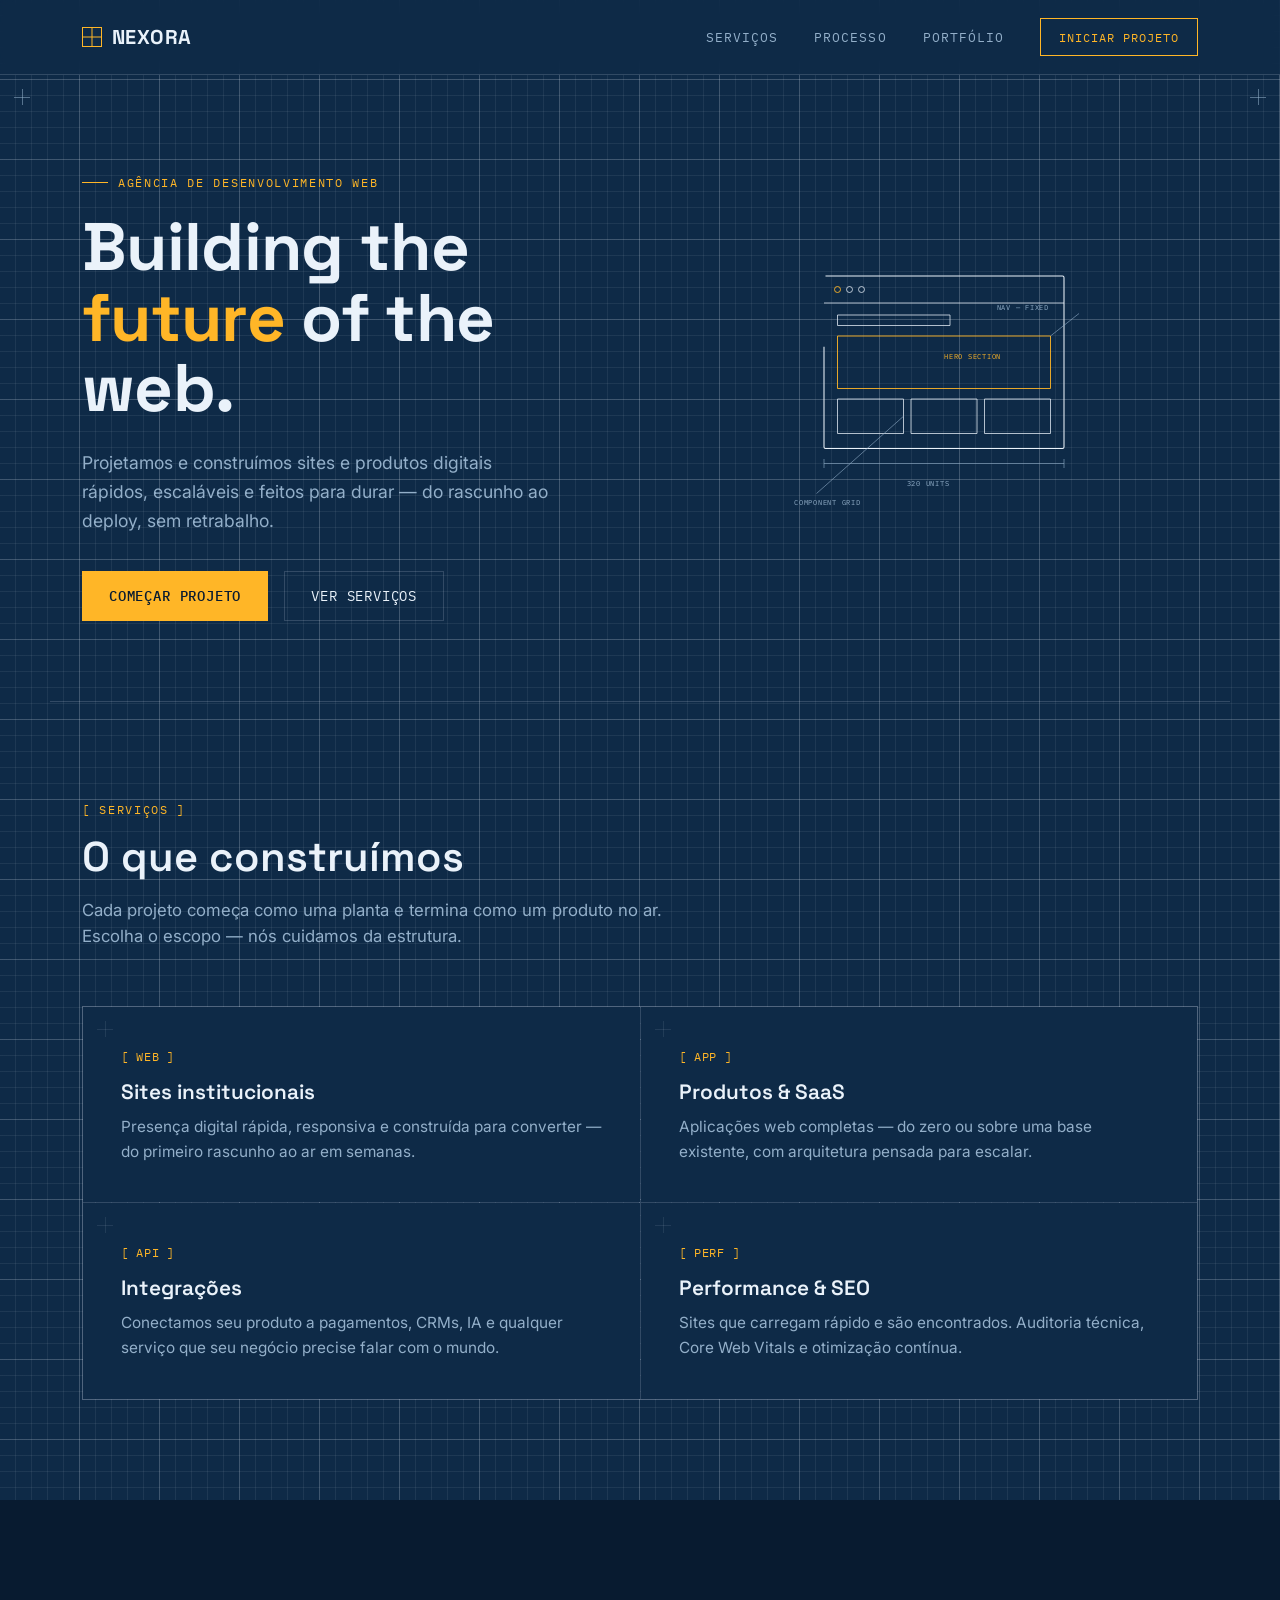
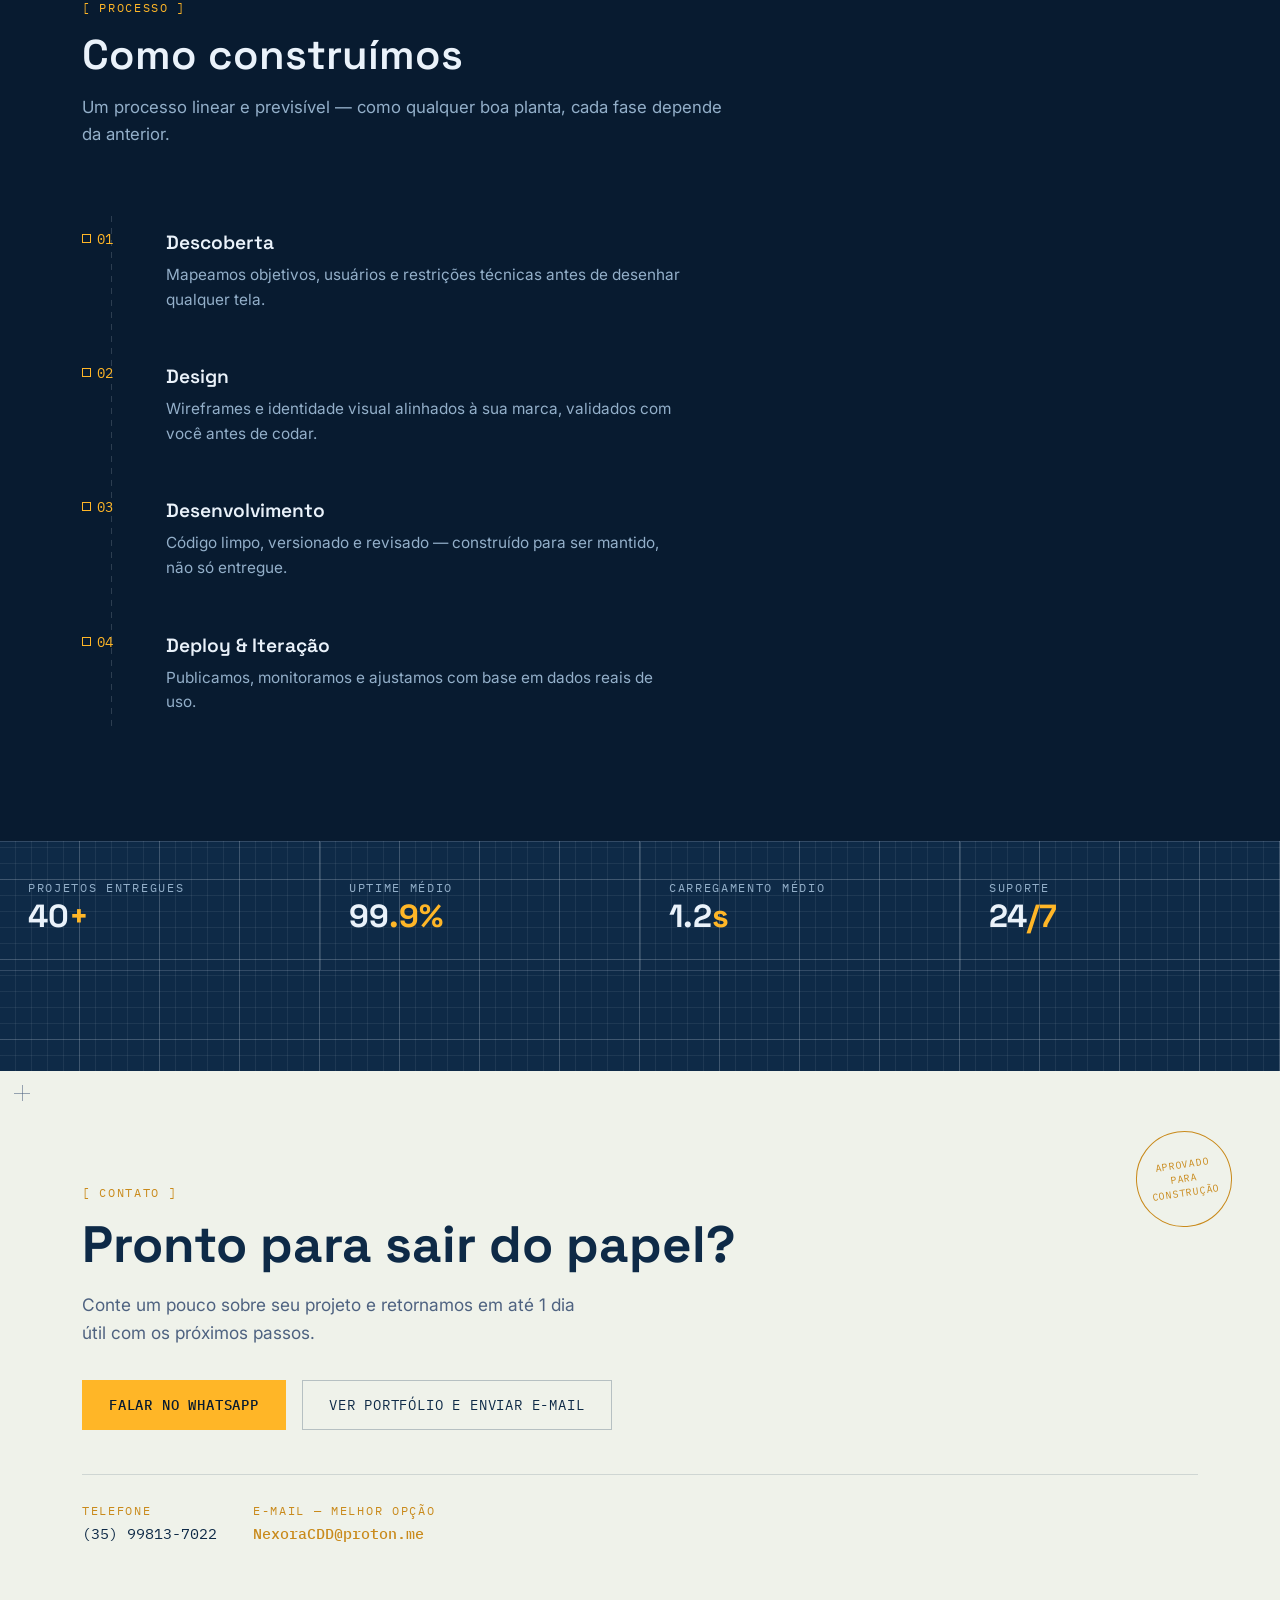
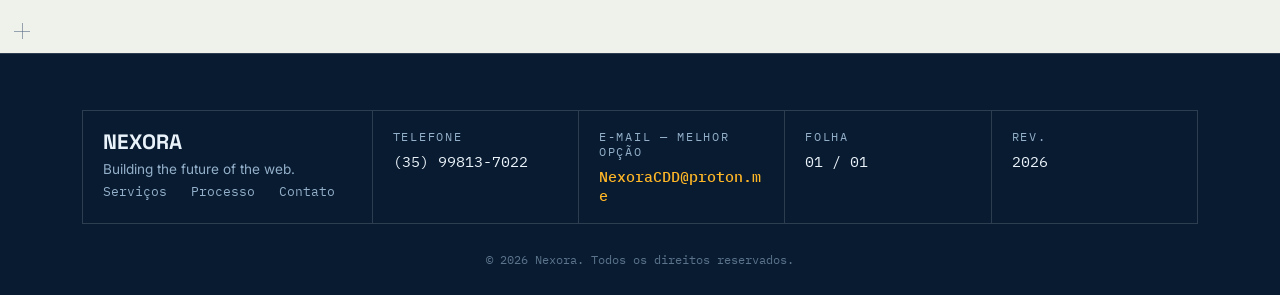
==== index.html @ dfdce9c7 "Add files via upload" ====
<!DOCTYPE html>
<html lang="pt-BR">
<head>
<meta charset="UTF-8">
<meta name="viewport" content="width=device-width, initial-scale=1.0">
<title>Nexora — Building the future of the web.</title>
<link rel="preconnect" href="https://fonts.googleapis.com">
<link rel="preconnect" href="https://fonts.gstatic.com" crossorigin>
<link href="https://fonts.googleapis.com/css2?family=Space+Grotesk:wght@400;500;600;700&family=Inter:wght@400;500;600&family=IBM+Plex+Mono:wght@400;500&display=swap" rel="stylesheet">
<style>
  :root{
    --bg: #0E2A47;
    --bg-deep: #081B30;
    --grid-line: rgba(234,242,250,0.07);
    --grid-line-strong: rgba(234,242,250,0.16);
    --paper: #EAF2FA;
    --paper-dim: #93AFC9;
    --accent: #FFB627;
    --accent-dim: #C98A1B;
    --line: #EAF2FA;

    --paper-bg: #EFF2EA;
    --paper-ink: #0E2A47;
    --paper-ink-dim: #4E6280;

    --font-display: 'Space Grotesk', sans-serif;
    --font-body: 'Inter', sans-serif;
    --font-mono: 'IBM Plex Mono', monospace;
  }

  *{ margin:0; padding:0; box-sizing:border-box; }

  html{ scroll-behavior:smooth; }

  body{
    background:var(--bg);
    color:var(--paper);
    font-family:var(--font-body);
    -webkit-font-smoothing:antialiased;
    overflow-x:hidden;
  }

  @media (prefers-reduced-motion: reduce){
    *{ animation-duration:0.01ms !important; animation-iteration-count:1 !important; transition-duration:0.01ms !important; scroll-behavior:auto !important; }
  }

  a{ color:inherit; text-decoration:none; }
  button{ font-family:inherit; cursor:pointer; }

  :focus-visible{
    outline:2px solid var(--accent);
    outline-offset:3px;
  }

  .blueprint-grid{
    background-image:
      linear-gradient(var(--grid-line) 1px, transparent 1px),
      linear-gradient(90deg, var(--grid-line) 1px, transparent 1px),
      linear-gradient(var(--grid-line-strong) 1px, transparent 1px),
      linear-gradient(90deg, var(--grid-line-strong) 1px, transparent 1px);
    background-size:16px 16px, 16px 16px, 80px 80px, 80px 80px;
    background-position:-1px -1px;
  }

  .paper-grid{
    background-image:
      linear-gradient(rgba(14,42,71,0.06) 1px, transparent 1px),
      linear-gradient(90deg, rgba(14,42,71,0.06) 1px, transparent 1px),
      linear-gradient(rgba(14,42,71,0.14) 1px, transparent 1px),
      linear-gradient(90deg, rgba(14,42,71,0.14) 1px, transparent 1px);
    background-size:16px 16px, 16px 16px, 80px 80px, 80px 80px;
    background-position:-1px -1px;
  }

  .mono-label{
    font-family:var(--font-mono);
    font-size:0.75rem;
    letter-spacing:0.14em;
    text-transform:uppercase;
    color:var(--accent);
  }

  .wrap{
    max-width:1180px;
    margin:0 auto;
    padding:0 32px;
  }

  /* corner registration marks — signature motif */
  .crosshair{
    position:absolute;
    width:16px; height:16px;
    pointer-events:none;
  }
  .crosshair::before, .crosshair::after{
    content:"";
    position:absolute;
    background:currentColor;
    opacity:0.55;
  }
  .crosshair::before{ width:100%; height:1px; top:50%; left:0; }
  .crosshair::after{ width:1px; height:100%; left:50%; top:0; }
  .crosshair.tl{ top:14px; left:14px; }
  .crosshair.tr{ top:14px; right:14px; }
  .crosshair.bl{ bottom:14px; left:14px; }
  .crosshair.br{ bottom:14px; right:14px; }

  /* ---------- NAV ---------- */
  header{
    position:sticky; top:0; z-index:100;
    background:rgba(14,42,71,0.86);
    backdrop-filter:blur(10px);
    border-bottom:1px solid var(--grid-line-strong);
  }
  .nav{
    display:flex; align-items:center; justify-content:space-between;
    padding:18px 32px;
    max-width:1180px; margin:0 auto;
  }
  .logo{
    display:flex; align-items:center; gap:10px;
    font-family:var(--font-display);
    font-weight:700; font-size:1.25rem;
    letter-spacing:0.02em;
  }
  .logo-mark{
    width:20px; height:20px;
    border:1.5px solid var(--accent);
    position:relative; flex-shrink:0;
  }
  .logo-mark::before, .logo-mark::after{
    content:""; position:absolute; background:var(--accent);
  }
  .logo-mark::before{ width:100%; height:1px; top:50%; left:0; transform:translateY(-50%); }
  .logo-mark::after{ width:1px; height:100%; left:50%; top:0; transform:translateX(-50%); }

  .nav-links{
    display:flex; align-items:center; gap:36px;
    font-family:var(--font-mono); font-size:0.82rem;
    text-transform:uppercase; letter-spacing:0.08em;
    color:var(--paper-dim);
  }
  .nav-links a{ transition:color 0.2s; position:relative; }
  .nav-links a:hover{ color:var(--paper); }
  .nav-cta{
    font-family:var(--font-mono);
    font-size:0.78rem; text-transform:uppercase; letter-spacing:0.08em;
    padding:10px 18px;
    border:1px solid var(--accent);
    color:var(--accent);
    background:transparent;
    transition:background 0.2s, color 0.2s;
  }
  .nav-cta:hover{ background:var(--accent); color:var(--bg-deep); }
  .nav-toggle{ display:none; background:none; border:none; color:var(--paper); font-size:1.5rem; }

  @media (max-width:860px){
    .nav-links{ display:none; }
    .nav-toggle{ display:block; }
  }

  /* ---------- HERO ---------- */
  .hero{
    position:relative;
    padding:100px 0 80px;
  }
  .hero-inner{
    display:grid;
    grid-template-columns:1.05fr 0.95fr;
    gap:48px;
    align-items:center;
  }
  .hero-eyebrow{
    display:flex; align-items:center; gap:10px;
    margin-bottom:22px;
  }
  .hero-eyebrow::before{
    content:""; width:26px; height:1px; background:var(--accent);
  }
  .hero h1{
    font-family:var(--font-display);
    font-weight:700;
    font-size:clamp(2.4rem, 5.4vw, 4.2rem);
    line-height:1.05;
    letter-spacing:-0.01em;
    color:var(--paper);
  }
  .hero h1 em{
    font-style:normal;
    color:var(--accent);
  }
  .hero p.lede{
    margin-top:24px;
    font-size:1.1rem;
    line-height:1.65;
    color:var(--paper-dim);
    max-width:480px;
  }
  .hero-actions{
    display:flex; gap:16px; margin-top:36px; flex-wrap:wrap;
  }
  .btn-primary{
    font-family:var(--font-mono);
    font-size:0.85rem; text-transform:uppercase; letter-spacing:0.06em;
    padding:15px 26px;
    background:var(--accent);
    color:var(--bg-deep);
    border:1px solid var(--accent);
    font-weight:500;
    transition:transform 0.15s, box-shadow 0.15s;
  }
  .btn-primary:hover{ transform:translateY(-2px); box-shadow:0 8px 24px rgba(255,182,39,0.25); }
  .btn-secondary{
    font-family:var(--font-mono);
    font-size:0.85rem; text-transform:uppercase; letter-spacing:0.06em;
    padding:15px 26px;
    background:transparent;
    color:var(--paper);
    border:1px solid var(--grid-line-strong);
    transition:border-color 0.2s, color 0.2s;
  }
  .btn-secondary:hover{ border-color:var(--paper); }

  /* hero schematic */
  .schematic{
    position:relative;
    aspect-ratio:1/1;
    max-width:460px;
    margin:0 auto;
  }
  .schematic svg{ width:100%; height:100%; overflow:visible; }
  .draw-line{
    stroke-dasharray:1000;
    stroke-dashoffset:1000;
    animation:draw 2.4s ease forwards;
  }
  .draw-line.d2{ animation-delay:0.3s; }
  .draw-line.d3{ animation-delay:0.6s; }
  .draw-line.d4{ animation-delay:0.9s; }
  @keyframes draw{ to{ stroke-dashoffset:0; } }
  .fade-in-label{
    opacity:0; animation:fadeIn 0.6s ease forwards;
  }
  .fi1{ animation-delay:1.1s; } .fi2{ animation-delay:1.3s; } .fi3{ animation-delay:1.5s; } .fi4{ animation-delay:1.7s; }
  @keyframes fadeIn{ to{ opacity:1; } }

  @media (max-width:860px){
    .hero-inner{ grid-template-columns:1fr; }
    .schematic{ order:-1; max-width:340px; }
  }

  /* ---------- SECTION SHARED ---------- */
  section{ position:relative; padding:100px 0; }
  .section-head{
    max-width:640px;
    margin-bottom:56px;
  }
  .section-head .mono-label{ display:block; margin-bottom:16px; }
  .section-head h2{
    font-family:var(--font-display);
    font-weight:600;
    font-size:clamp(1.8rem, 3.6vw, 2.6rem);
    line-height:1.15;
  }
  .section-head p{
    margin-top:16px;
    color:var(--paper-dim);
    font-size:1.05rem;
    line-height:1.6;
  }
  .divider{
    height:1px;
    background:var(--grid-line-strong);
    max-width:1180px;
    margin:0 auto;
  }

  /* ---------- SERVICES ---------- */
  .services-grid{
    display:grid;
    grid-template-columns:repeat(2, 1fr);
    gap:1px;
    background:var(--grid-line-strong);
    border:1px solid var(--grid-line-strong);
  }
  .service-card{
    background:var(--bg);
    padding:38px;
    position:relative;
    transition:background 0.25s;
  }
  .service-card:hover{ background:var(--bg-deep); }
  .service-tag{
    font-family:var(--font-mono);
    font-size:0.78rem;
    color:var(--accent);
    letter-spacing:0.06em;
  }
  .service-card h3{
    font-family:var(--font-display);
    font-weight:600;
    font-size:1.3rem;
    margin-top:14px;
  }
  .service-card p{
    margin-top:10px;
    color:var(--paper-dim);
    font-size:0.96rem;
    line-height:1.6;
  }
  @media (max-width:700px){
    .services-grid{ grid-template-columns:1fr; }
  }

  /* ---------- PROCESS ---------- */
  .process-bg{ background:var(--bg-deep); }
  .process-list{
    position:relative;
  }
  .process-list::before{
    content:"";
    position:absolute;
    left:29px; top:12px; bottom:12px;
    width:1px;
    background:repeating-linear-gradient(to bottom, var(--grid-line-strong) 0, var(--grid-line-strong) 6px, transparent 6px, transparent 12px);
  }
  .process-item{
    display:grid;
    grid-template-columns:60px 1fr;
    gap:24px;
    padding:26px 0;
    position:relative;
  }
  .process-num{
    font-family:var(--font-mono);
    font-size:0.85rem;
    color:var(--accent);
    display:flex; align-items:flex-start; gap:6px;
  }
  .process-num .dot{
    width:9px; height:9px;
    border:1px solid var(--accent);
    background:var(--bg-deep);
    margin-top:4px;
    flex-shrink:0;
  }
  .process-item h3{
    font-family:var(--font-display);
    font-weight:600;
    font-size:1.2rem;
  }
  .process-item p{
    margin-top:8px;
    color:var(--paper-dim);
    font-size:0.96rem;
    line-height:1.6;
    max-width:520px;
  }

  /* ---------- SPECS / STATS ---------- */
  .specs{
    display:grid;
    grid-template-columns:repeat(4, 1fr);
    border-top:1px solid var(--grid-line-strong);
    border-bottom:1px solid var(--grid-line-strong);
  }
  .spec{
    padding:34px 28px;
    border-left:1px solid var(--grid-line-strong);
  }
  .spec:first-child{ border-left:none; }
  .spec .mono-label{ color:var(--paper-dim); margin-bottom:10px; }
  .spec .value{
    font-family:var(--font-display);
    font-weight:700;
    font-size:2rem;
    color:var(--paper);
  }
  .spec .value span{ color:var(--accent); }
  @media (max-width:860px){
    .specs{ grid-template-columns:repeat(2,1fr); }
    .spec:nth-child(3){ border-left:none; }
  }
  @media (max-width:500px){
    .specs{ grid-template-columns:1fr; }
    .spec{ border-left:none !important; border-top:1px solid var(--grid-line-strong); }
    .spec:first-child{ border-top:none; }
  }

  /* ---------- CTA (paper flip) ---------- */
  .cta-paper{
    background:var(--paper-bg);
    color:var(--paper-ink);
    padding:110px 0;
  }
  .cta-paper .mono-label{ color:var(--accent-dim); }
  .cta-paper h2{
    font-family:var(--font-display);
    font-weight:700;
    font-size:clamp(2rem, 4.5vw, 3.2rem);
    line-height:1.1;
    max-width:680px;
  }
  .cta-paper p{
    margin-top:18px;
    color:var(--paper-ink-dim);
    font-size:1.08rem;
    max-width:520px;
    line-height:1.6;
  }
  .cta-paper .hero-actions{ margin-top:34px; }
  .cta-paper .btn-secondary{
    color:var(--paper-ink);
    border-color:rgba(14,42,71,0.25);
  }
  .cta-paper .btn-secondary:hover{ border-color:var(--paper-ink); }
  .contact-info{
    display:flex;
    flex-wrap:wrap;
    gap:36px;
    margin-top:44px;
    padding-top:28px;
    border-top:1px solid rgba(14,42,71,0.14);
  }
  .contact-item{ display:flex; flex-direction:column; gap:6px; }
  .contact-item .tb-value{
    font-family:var(--font-mono);
    font-size:0.92rem;
    color:var(--paper-ink);
    transition:color 0.2s;
  }
  .contact-item a.tb-value:hover{ color:var(--accent-dim); }

  .stamp{
    position:absolute; top:60px; right:48px;
    width:96px; height:96px;
    border:1.5px solid var(--accent-dim);
    border-radius:50%;
    display:flex; align-items:center; justify-content:center;
    text-align:center;
    transform:rotate(-8deg);
    font-family:var(--font-mono);
    font-size:0.62rem;
    letter-spacing:0.08em;
    text-transform:uppercase;
    color:var(--accent-dim);
    line-height:1.4;
  }
  @media (max-width:700px){ .stamp{ display:none; } }

  /* ---------- FOOTER (title block) ---------- */
  footer{
    background:var(--bg-deep);
    border-top:1px solid var(--grid-line-strong);
    padding:56px 0 28px;
  }
  .titleblock{
    display:grid;
    grid-template-columns:1.4fr repeat(4, 1fr);
    border:1px solid var(--grid-line-strong);
  }
  .tb-cell{
    padding:18px 20px;
    border-left:1px solid var(--grid-line-strong);
  }
  .tb-cell:first-child{ border-left:none; }
  .tb-cell .mono-label{ color:var(--paper-dim); margin-bottom:8px; display:block; }
  .tb-cell .tb-value{ font-family:var(--font-mono); font-size:0.92rem; }
  a.tb-value:hover{ color:var(--accent); }
  .tb-value-accent{ color:var(--accent) !important; font-weight:500; }
  .contact-item .tb-value-accent{ color:var(--accent-dim) !important; }
  .contact-item .tb-value-accent:hover{ color:var(--accent) !important; }
  .tb-brand{
    font-family:var(--font-display);
    font-weight:700; font-size:1.3rem;
    margin-bottom:6px;
  }
  .tb-brand-sub{ color:var(--paper-dim); font-size:0.85rem; }
  .footer-links{
    display:flex; gap:24px; margin-top:6px;
  }
  .footer-links a{
    font-family:var(--font-mono); font-size:0.8rem;
    color:var(--paper-dim); transition:color 0.2s;
  }
  .footer-links a:hover{ color:var(--accent); }
  .copyright{
    margin-top:28px;
    text-align:center;
    font-family:var(--font-mono);
    font-size:0.75rem;
    color:var(--paper-dim);
    opacity:0.6;
  }
  @media (max-width:860px){
    .titleblock{ grid-template-columns:1fr 1fr; }
    .tb-cell:nth-child(3){ border-left:none; }
  }
  @media (max-width:560px){
    .titleblock{ grid-template-columns:1fr; }
    .tb-cell{ border-left:none !important; border-top:1px solid var(--grid-line-strong); }
    .tb-cell:first-child{ border-top:none; }
  }
</style>
</head>
<body class="blueprint-grid">

  <header>
    <nav class="nav">
      <div class="logo">
        <span class="logo-mark"></span>
        NEXORA
      </div>
      <div class="nav-links">
        <a href="#servicos">Serviços</a>
        <a href="#processo">Processo</a>
        <a href="portfolio.html">Portfólio</a>
        <a href="portfolio.html#briefing" class="nav-cta">Iniciar projeto</a>
      </div>
      <button class="nav-toggle" aria-label="Abrir menu">☰</button>
    </nav>
  </header>

  <!-- HERO -->
  <section class="hero">
    <div class="crosshair tl" style="color:var(--paper-dim)"></div>
    <div class="crosshair tr" style="color:var(--paper-dim)"></div>
    <div class="wrap hero-inner">
      <div>
        <div class="hero-eyebrow">
          <span class="mono-label">Agência de desenvolvimento web</span>
        </div>
        <h1>Building the <em>future</em> of the web.</h1>
        <p class="lede">Projetamos e construímos sites e produtos digitais rápidos, escaláveis e feitos para durar — do rascunho ao deploy, sem retrabalho.</p>
        <div class="hero-actions">
          <a href="#contato" class="btn-primary">Começar projeto</a>
          <a href="#servicos" class="btn-secondary">Ver serviços</a>
        </div>
      </div>

      <div class="schematic" aria-hidden="true">
        <svg viewBox="0 0 400 400" fill="none">
          <!-- browser frame -->
          <rect class="draw-line" x="40" y="40" width="320" height="230" rx="2" stroke="var(--line)" stroke-width="1.4"/>
          <line class="draw-line" x1="40" y1="76" x2="360" y2="76" stroke="var(--line)" stroke-width="1"/>
          <circle class="draw-line d2" cx="58" cy="58" r="4" stroke="var(--accent)" stroke-width="1.2"/>
          <circle class="draw-line d2" cx="74" cy="58" r="4" stroke="var(--line)" stroke-width="1"/>
          <circle class="draw-line d2" cx="90" cy="58" r="4" stroke="var(--line)" stroke-width="1"/>

          <!-- header block -->
          <rect class="draw-line d2" x="58" y="92" width="150" height="14" stroke="var(--line)" stroke-width="1"/>
          <!-- hero block -->
          <rect class="draw-line d3" x="58" y="120" width="284" height="70" stroke="var(--accent)" stroke-width="1.2" stroke-dasharray="4 3"/>
          <!-- grid blocks -->
          <rect class="draw-line d3" x="58" y="204" width="88" height="46" stroke="var(--line)" stroke-width="1"/>
          <rect class="draw-line d3" x="156" y="204" width="88" height="46" stroke="var(--line)" stroke-width="1"/>
          <rect class="draw-line d3" x="254" y="204" width="88" height="46" stroke="var(--line)" stroke-width="1"/>

          <!-- dimension lines -->
          <line class="draw-line d4" x1="40" y1="290" x2="360" y2="290" stroke="var(--paper-dim)" stroke-width="0.8"/>
          <line class="draw-line d4" x1="40" y1="284" x2="40" y2="296" stroke="var(--paper-dim)" stroke-width="0.8"/>
          <line class="draw-line d4" x1="360" y1="284" x2="360" y2="296" stroke="var(--paper-dim)" stroke-width="0.8"/>

          <!-- leader lines + labels -->
          <line class="draw-line d4" x1="342" y1="120" x2="380" y2="90" stroke="var(--paper-dim)" stroke-width="0.8"/>
          <line class="draw-line d4" x1="146" y1="227" x2="30" y2="330" stroke="var(--paper-dim)" stroke-width="0.8"/>

          <text class="fade-in-label fi1" x="150" y="320" font-family="IBM Plex Mono" font-size="9" fill="var(--paper-dim)" letter-spacing="1">320 UNITS</text>
          <text class="fade-in-label fi2" x="200" y="150" font-family="IBM Plex Mono" font-size="9" fill="var(--accent)" letter-spacing="1">HERO SECTION</text>
          <text class="fade-in-label fi3" x="0" y="345" font-family="IBM Plex Mono" font-size="9" fill="var(--paper-dim)" letter-spacing="1">COMPONENT GRID</text>
          <text class="fade-in-label fi4" x="270" y="85" font-family="IBM Plex Mono" font-size="9" fill="var(--paper-dim)" letter-spacing="1">NAV — FIXED</text>
        </svg>
      </div>
    </div>
  </section>

  <div class="divider"></div>

  <!-- SERVICES -->
  <section id="servicos">
    <div class="wrap">
      <div class="section-head">
        <span class="mono-label">[ Serviços ]</span>
        <h2>O que construímos</h2>
        <p>Cada projeto começa como uma planta e termina como um produto no ar. Escolha o escopo — nós cuidamos da estrutura.</p>
      </div>
    </div>
    <div class="wrap">
      <div class="services-grid">
        <div class="service-card">
          <div class="crosshair tl" style="color:var(--grid-line-strong)"></div>
          <span class="service-tag">[ WEB ]</span>
          <h3>Sites institucionais</h3>
          <p>Presença digital rápida, responsiva e construída para converter — do primeiro rascunho ao ar em semanas.</p>
        </div>
        <div class="service-card">
          <div class="crosshair tl" style="color:var(--grid-line-strong)"></div>
          <span class="service-tag">[ APP ]</span>
          <h3>Produtos & SaaS</h3>
          <p>Aplicações web completas — do zero ou sobre uma base existente, com arquitetura pensada para escalar.</p>
        </div>
        <div class="service-card">
          <div class="crosshair tl" style="color:var(--grid-line-strong)"></div>
          <span class="service-tag">[ API ]</span>
          <h3>Integrações</h3>
          <p>Conectamos seu produto a pagamentos, CRMs, IA e qualquer serviço que seu negócio precise falar com o mundo.</p>
        </div>
        <div class="service-card">
          <div class="crosshair tl" style="color:var(--grid-line-strong)"></div>
          <span class="service-tag">[ PERF ]</span>
          <h3>Performance & SEO</h3>
          <p>Sites que carregam rápido e são encontrados. Auditoria técnica, Core Web Vitals e otimização contínua.</p>
        </div>
      </div>
    </div>
  </section>

  <!-- PROCESS -->
  <section id="processo" class="process-bg">
    <div class="wrap">
      <div class="section-head">
        <span class="mono-label">[ Processo ]</span>
        <h2>Como construímos</h2>
        <p>Um processo linear e previsível — como qualquer boa planta, cada fase depende da anterior.</p>
      </div>

      <div class="process-list">
        <div class="process-item">
          <div class="process-num"><span class="dot"></span>01</div>
          <div>
            <h3>Descoberta</h3>
            <p>Mapeamos objetivos, usuários e restrições técnicas antes de desenhar qualquer tela.</p>
          </div>
        </div>
        <div class="process-item">
          <div class="process-num"><span class="dot"></span>02</div>
          <div>
            <h3>Design</h3>
            <p>Wireframes e identidade visual alinhados à sua marca, validados com você antes de codar.</p>
          </div>
        </div>
        <div class="process-item">
          <div class="process-num"><span class="dot"></span>03</div>
          <div>
            <h3>Desenvolvimento</h3>
            <p>Código limpo, versionado e revisado — construído para ser mantido, não só entregue.</p>
          </div>
        </div>
        <div class="process-item">
          <div class="process-num"><span class="dot"></span>04</div>
          <div>
            <h3>Deploy & Iteração</h3>
            <p>Publicamos, monitoramos e ajustamos com base em dados reais de uso.</p>
          </div>
        </div>
      </div>
    </div>
  </section>

  <!-- SPECS -->
  <section id="especificacoes" style="padding:0 0 100px;">
    <div class="specs">
      <div class="spec">
        <span class="mono-label">Projetos entregues</span>
        <div class="value">40<span>+</span></div>
      </div>
      <div class="spec">
        <span class="mono-label">Uptime médio</span>
        <div class="value">99<span>.9%</span></div>
      </div>
      <div class="spec">
        <span class="mono-label">Carregamento médio</span>
        <div class="value">1.2<span>s</span></div>
      </div>
      <div class="spec">
        <span class="mono-label">Suporte</span>
        <div class="value">24<span>/7</span></div>
      </div>
    </div>
  </section>

  <!-- CTA -->
  <section id="contato" class="cta-paper paper-grid" style="position:relative;">
    <div class="crosshair tl" style="color:var(--paper-ink-dim)"></div>
    <div class="crosshair bl" style="color:var(--paper-ink-dim)"></div>
    <div class="stamp">APROVADO<br>PARA CONSTRUÇÃO</div>
    <div class="wrap">
      <span class="mono-label">[ Contato ]</span>
      <h2 style="margin-top:16px;">Pronto para sair do papel?</h2>
      <p>Conte um pouco sobre seu projeto e retornamos em até 1 dia útil com os próximos passos.</p>
      <div class="hero-actions">
        <a href="https://wa.me/5535998137022" class="btn-primary">Falar no WhatsApp</a>
        <a href="portfolio.html#briefing" class="btn-secondary">Ver portfólio e enviar e-mail</a>
      </div>
      <div class="contact-info">
        <div class="contact-item">
          <span class="mono-label">Telefone</span>
          <a href="tel:+5535998137022" class="tb-value">(35) 99813-7022</a>
        </div>
        <div class="contact-item">
          <span class="mono-label">E-mail — melhor opção</span>
          <a href="portfolio.html#briefing" class="tb-value tb-value-accent">NexoraCDD@proton.me</a>
        </div>
      </div>
    </div>
  </section>

  <!-- FOOTER -->
  <footer>
    <div class="wrap">
      <div class="titleblock">
        <div class="tb-cell">
          <div class="tb-brand">NEXORA</div>
          <div class="tb-brand-sub">Building the future of the web.</div>
          <div class="footer-links">
            <a href="#servicos">Serviços</a>
            <a href="#processo">Processo</a>
            <a href="#contato">Contato</a>
          </div>
        </div>
        <div class="tb-cell">
          <span class="mono-label">Telefone</span>
          <a href="tel:+5535998137022" class="tb-value" style="display:block;">(35) 99813-7022</a>
        </div>
        <div class="tb-cell">
          <span class="mono-label">E-mail — melhor opção</span>
          <a href="portfolio.html#briefing" class="tb-value tb-value-accent" style="display:block; word-break:break-all;">NexoraCDD@proton.me</a>
        </div>
        <div class="tb-cell">
          <span class="mono-label">Folha</span>
          <div class="tb-value">01 / 01</div>
        </div>
        <div class="tb-cell">
          <span class="mono-label">Rev.</span>
          <div class="tb-value">2026</div>
        </div>
      </div>
      <div class="copyright">© 2026 Nexora. Todos os direitos reservados.</div>
    </div>
  </footer>

</body>
</html>
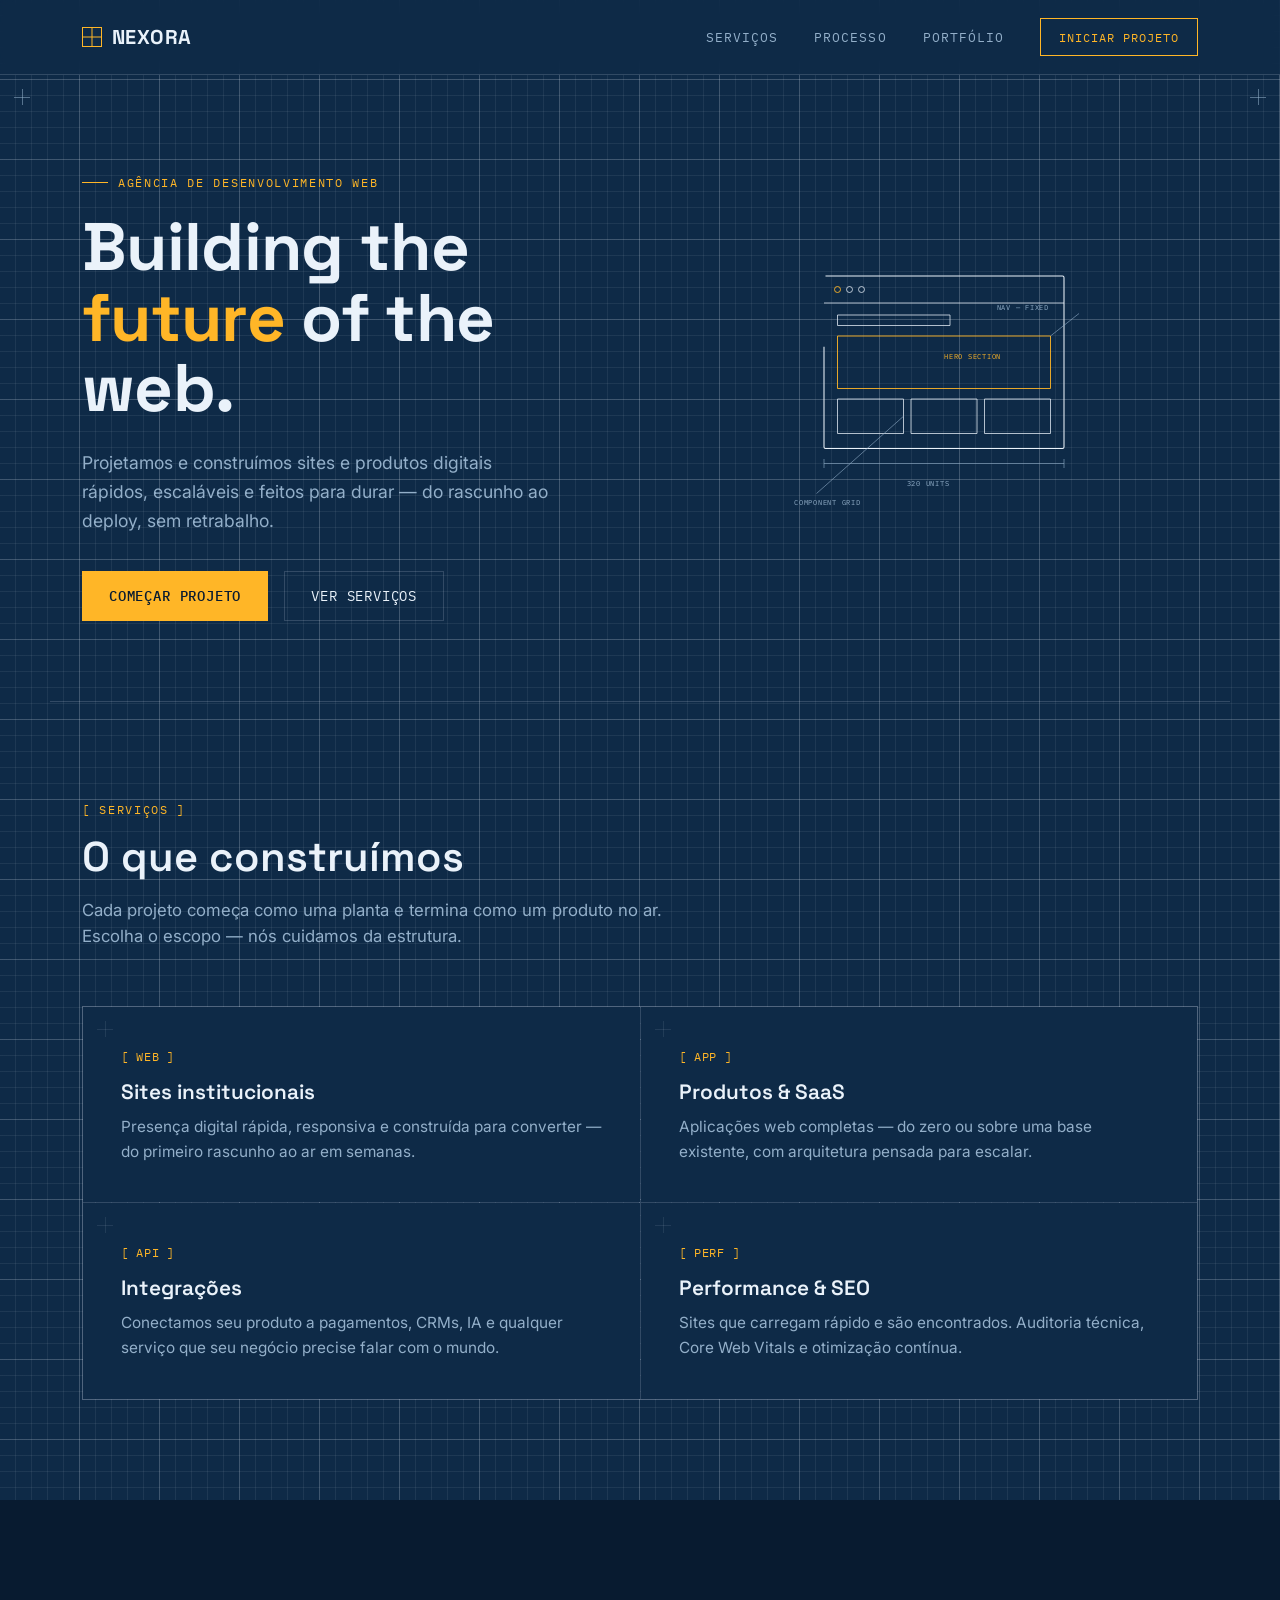
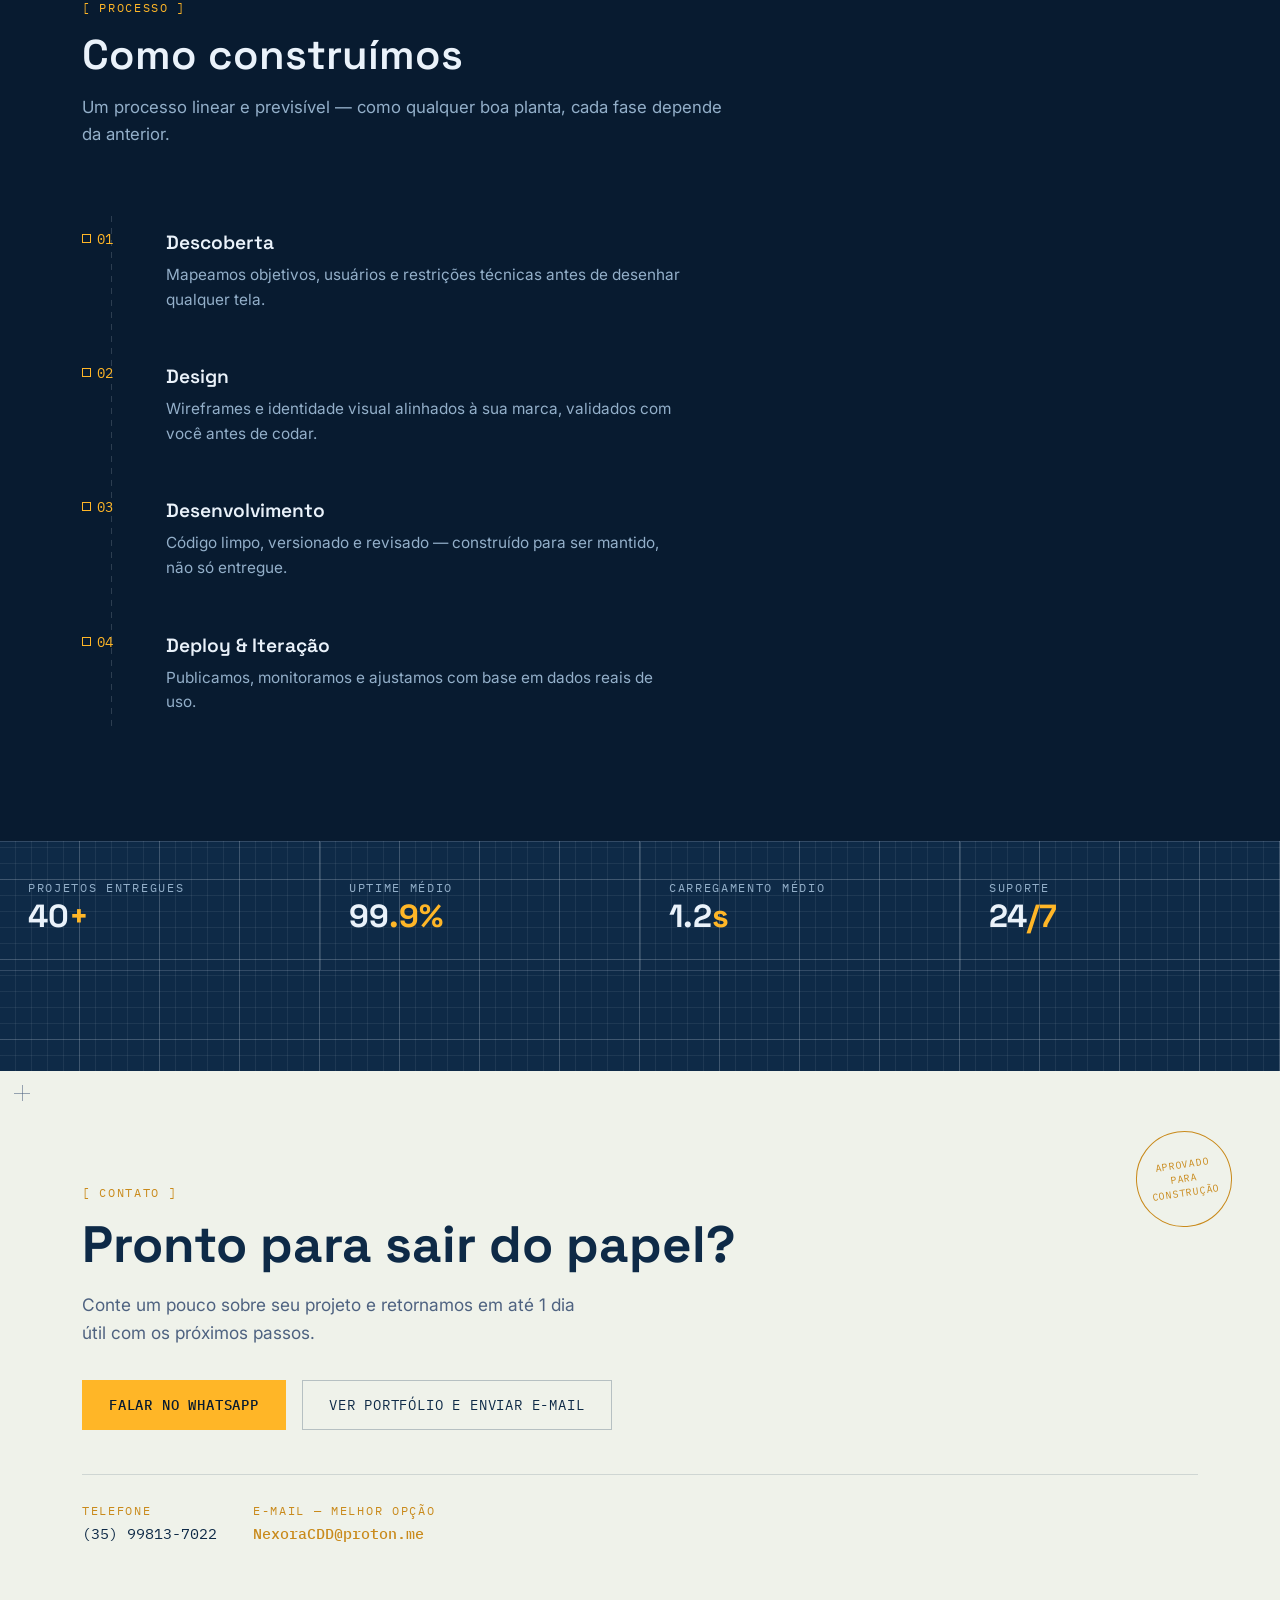
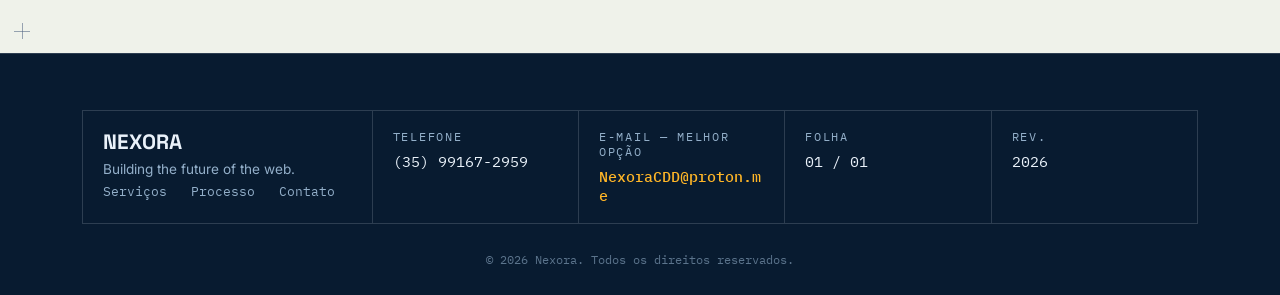
==== commit c19e1aec: "Update phone number in index.html" ====
--- a/index.html
+++ b/index.html
@@ -720,7 +720,7 @@
         </div>
         <div class="tb-cell">
           <span class="mono-label">Telefone</span>
-          <a href="tel:+5535998137022" class="tb-value" style="display:block;">(35) 99813-7022</a>
+          <a href="tel:+5535998137022" class="tb-value" style="display:block;">(35) 99167-2959</a>
         </div>
         <div class="tb-cell">
           <span class="mono-label">E-mail — melhor opção</span>
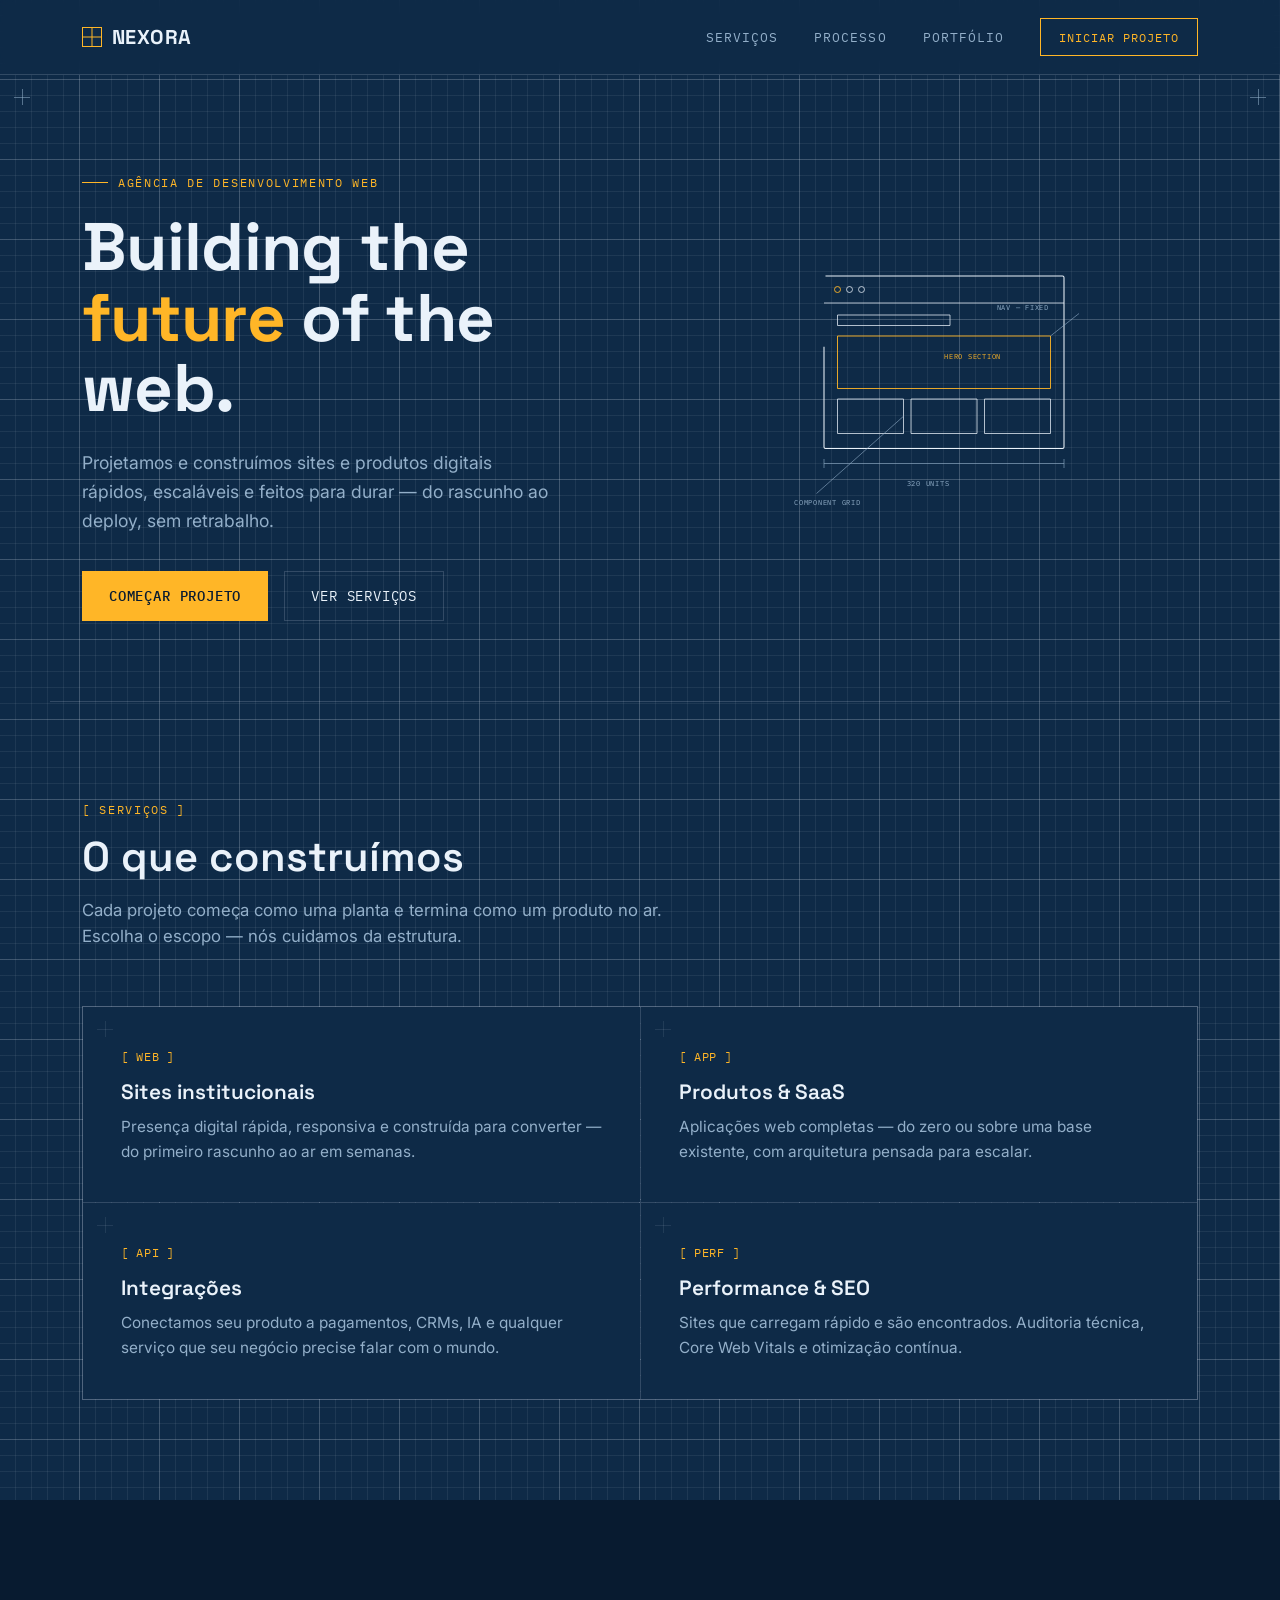
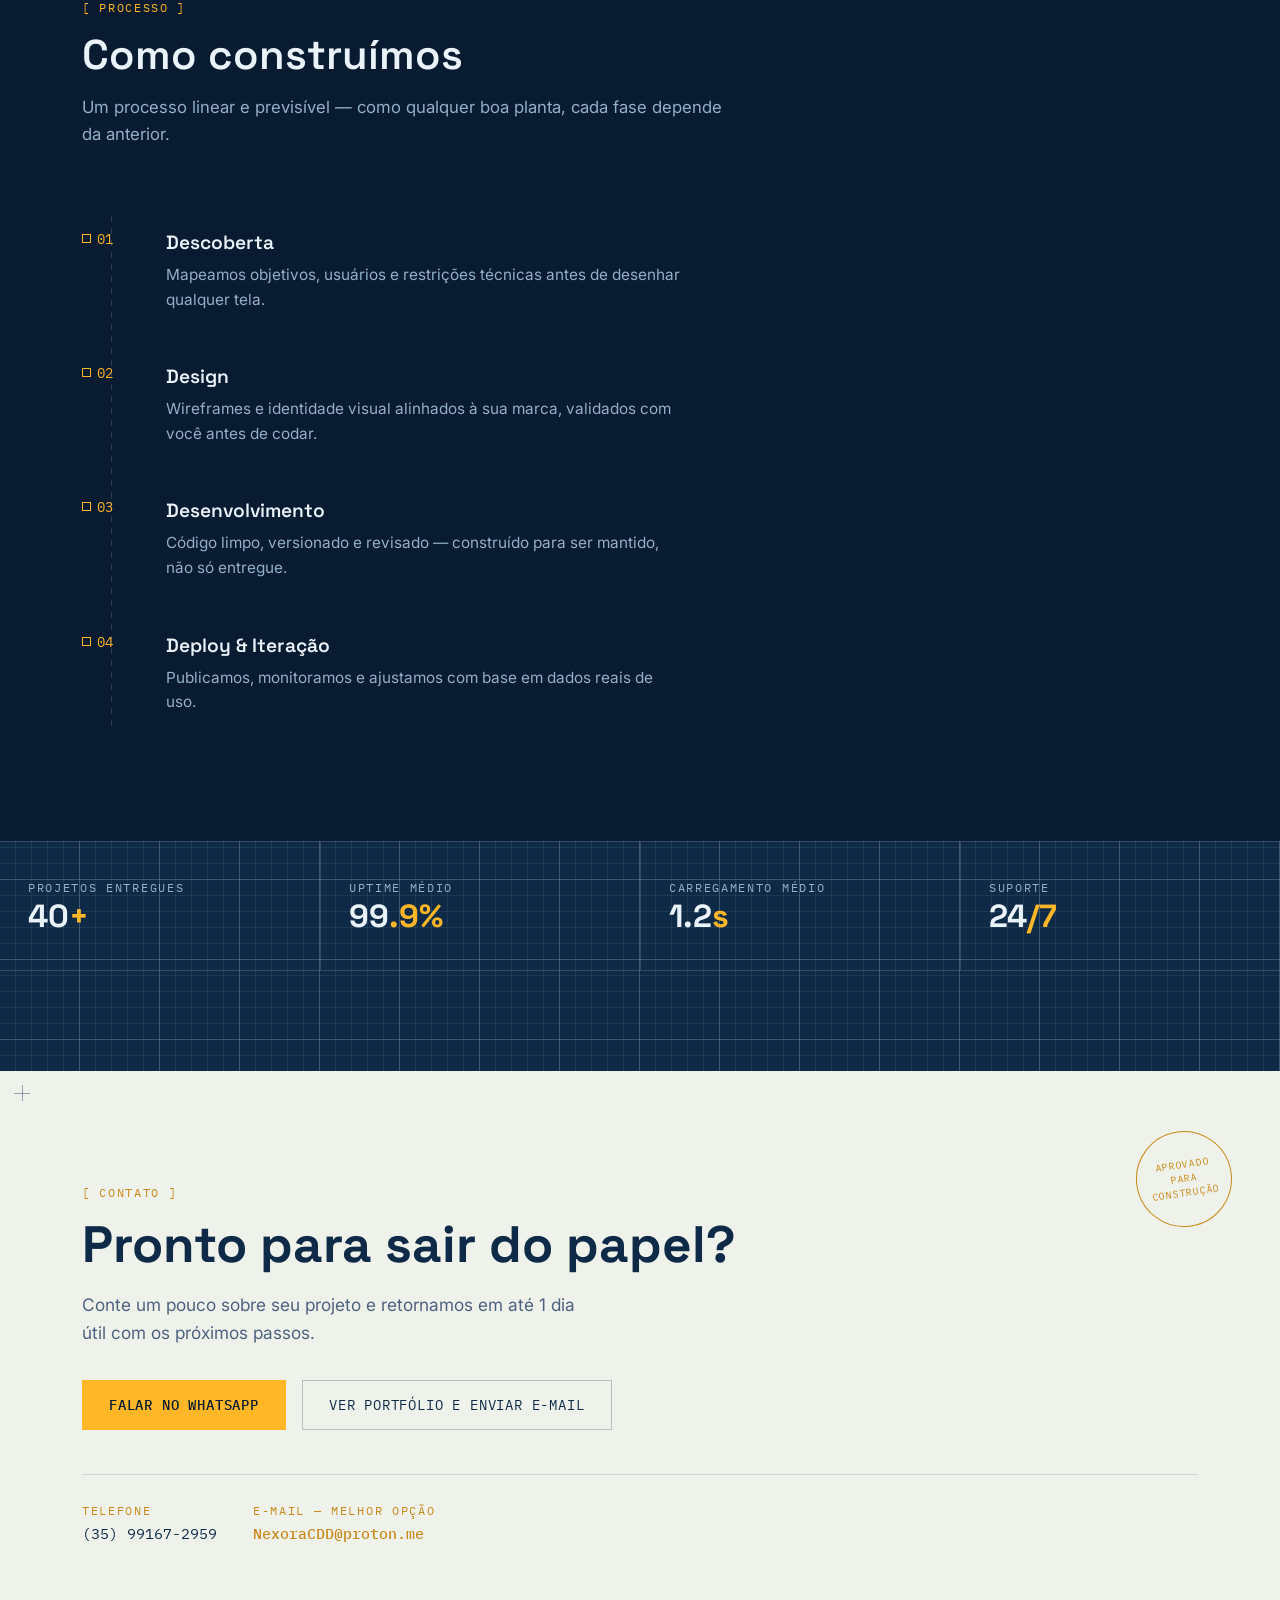
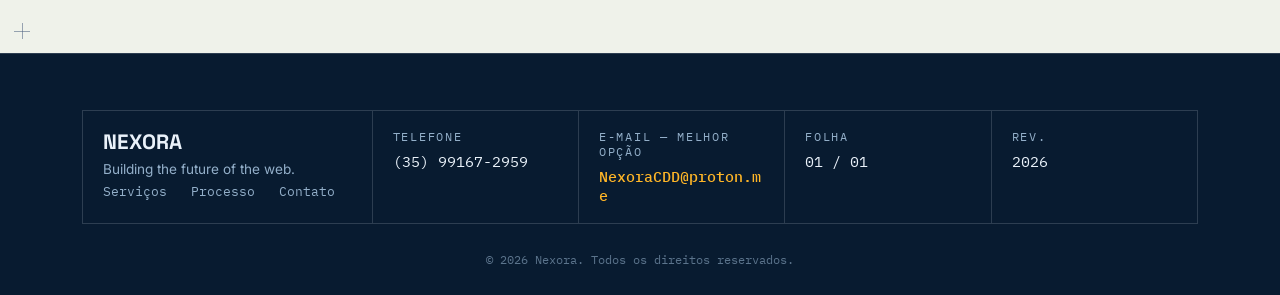
==== commit b09673b1: "Atualizei o numero de telefone dnv" ====
--- a/index.html
+++ b/index.html
@@ -695,7 +695,7 @@
       <div class="contact-info">
         <div class="contact-item">
           <span class="mono-label">Telefone</span>
-          <a href="tel:+5535998137022" class="tb-value">(35) 99813-7022</a>
+          <a href="tel:+5535998137022" class="tb-value">(35) 99167-2959</a>
         </div>
         <div class="contact-item">
           <span class="mono-label">E-mail — melhor opção</span>
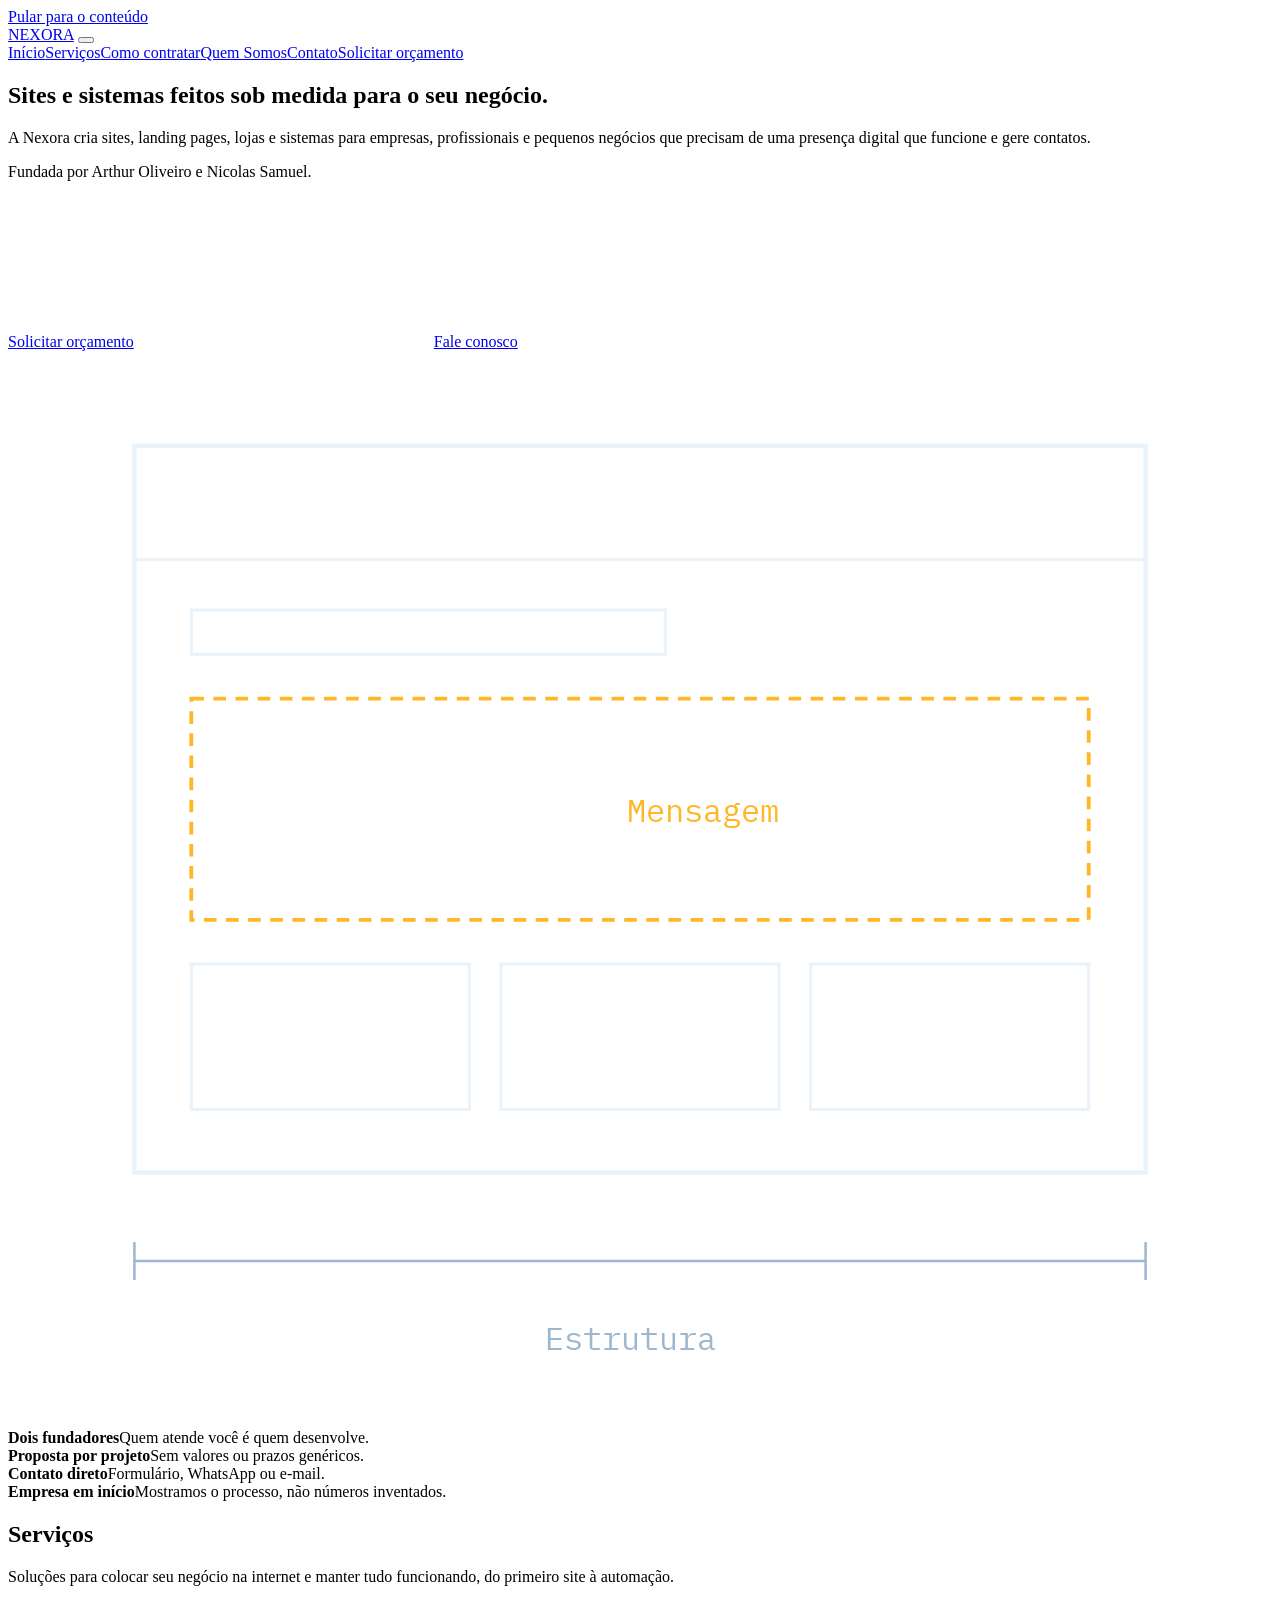
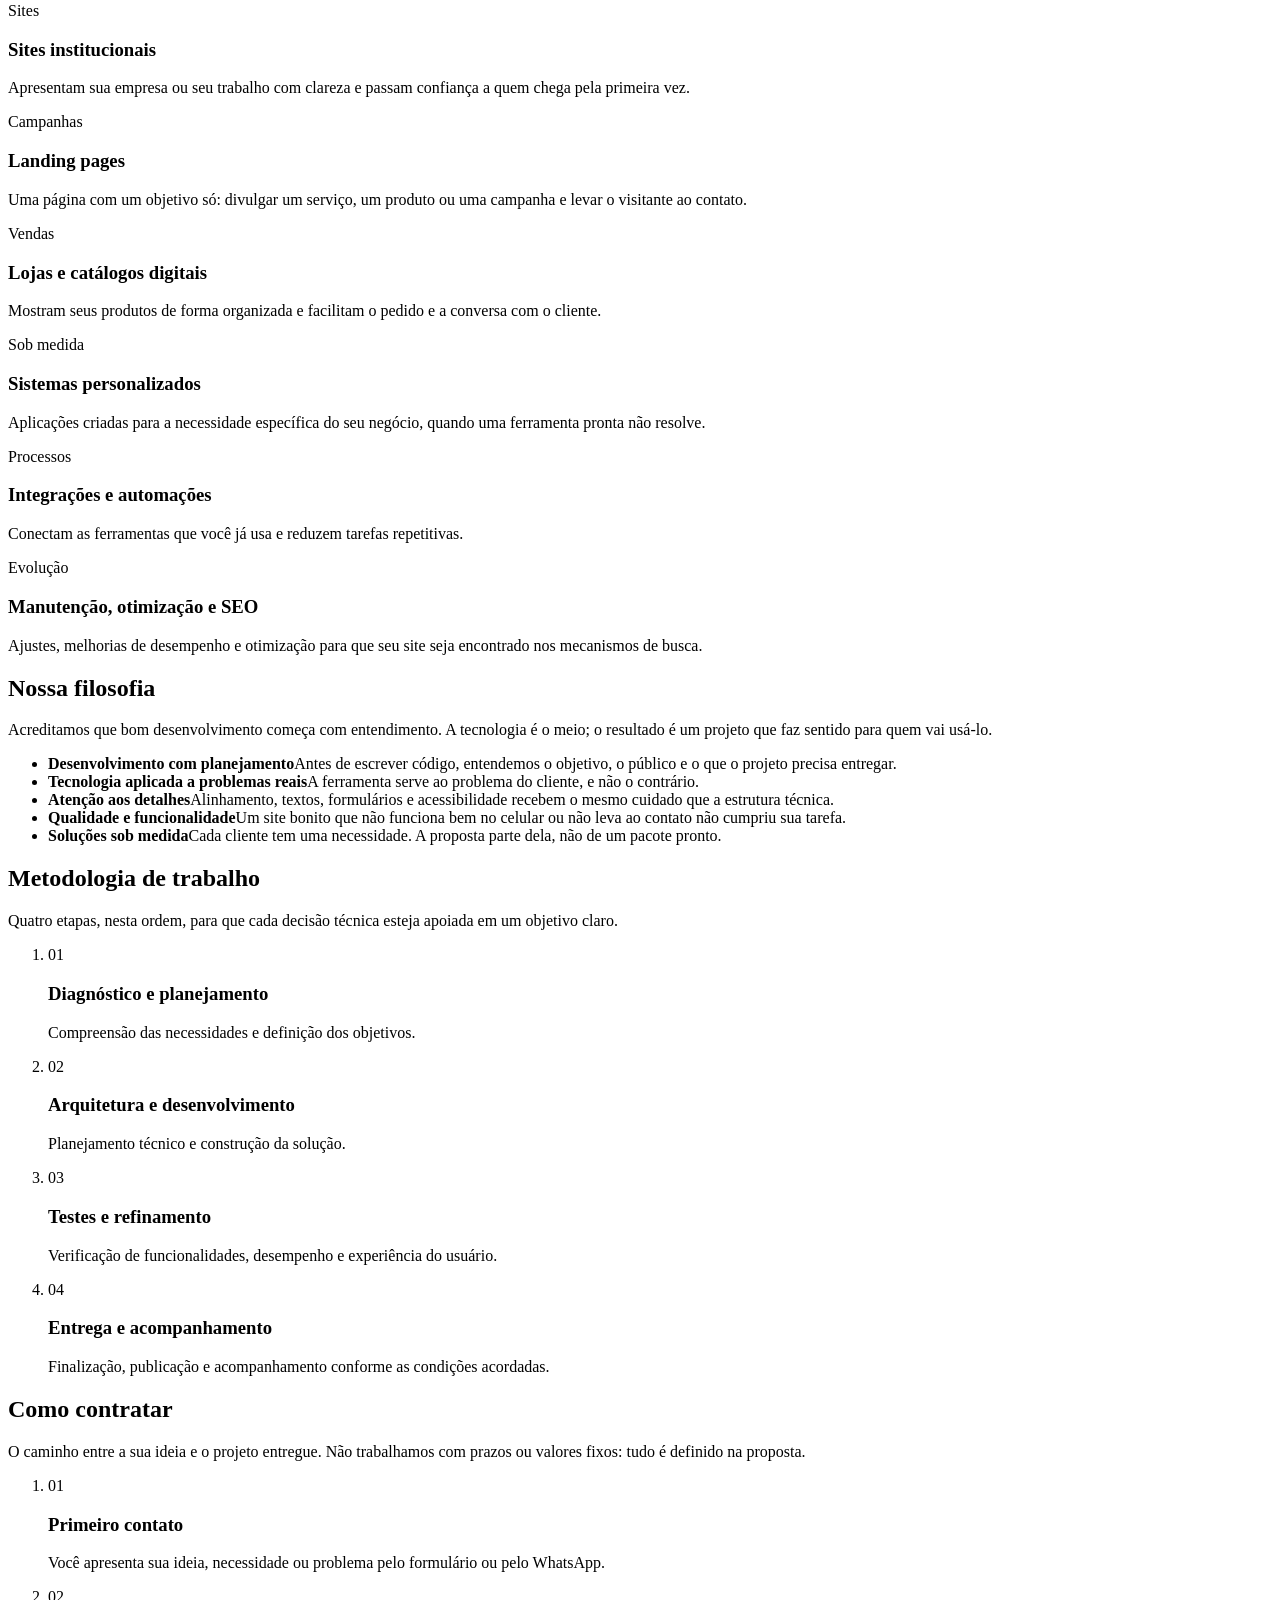
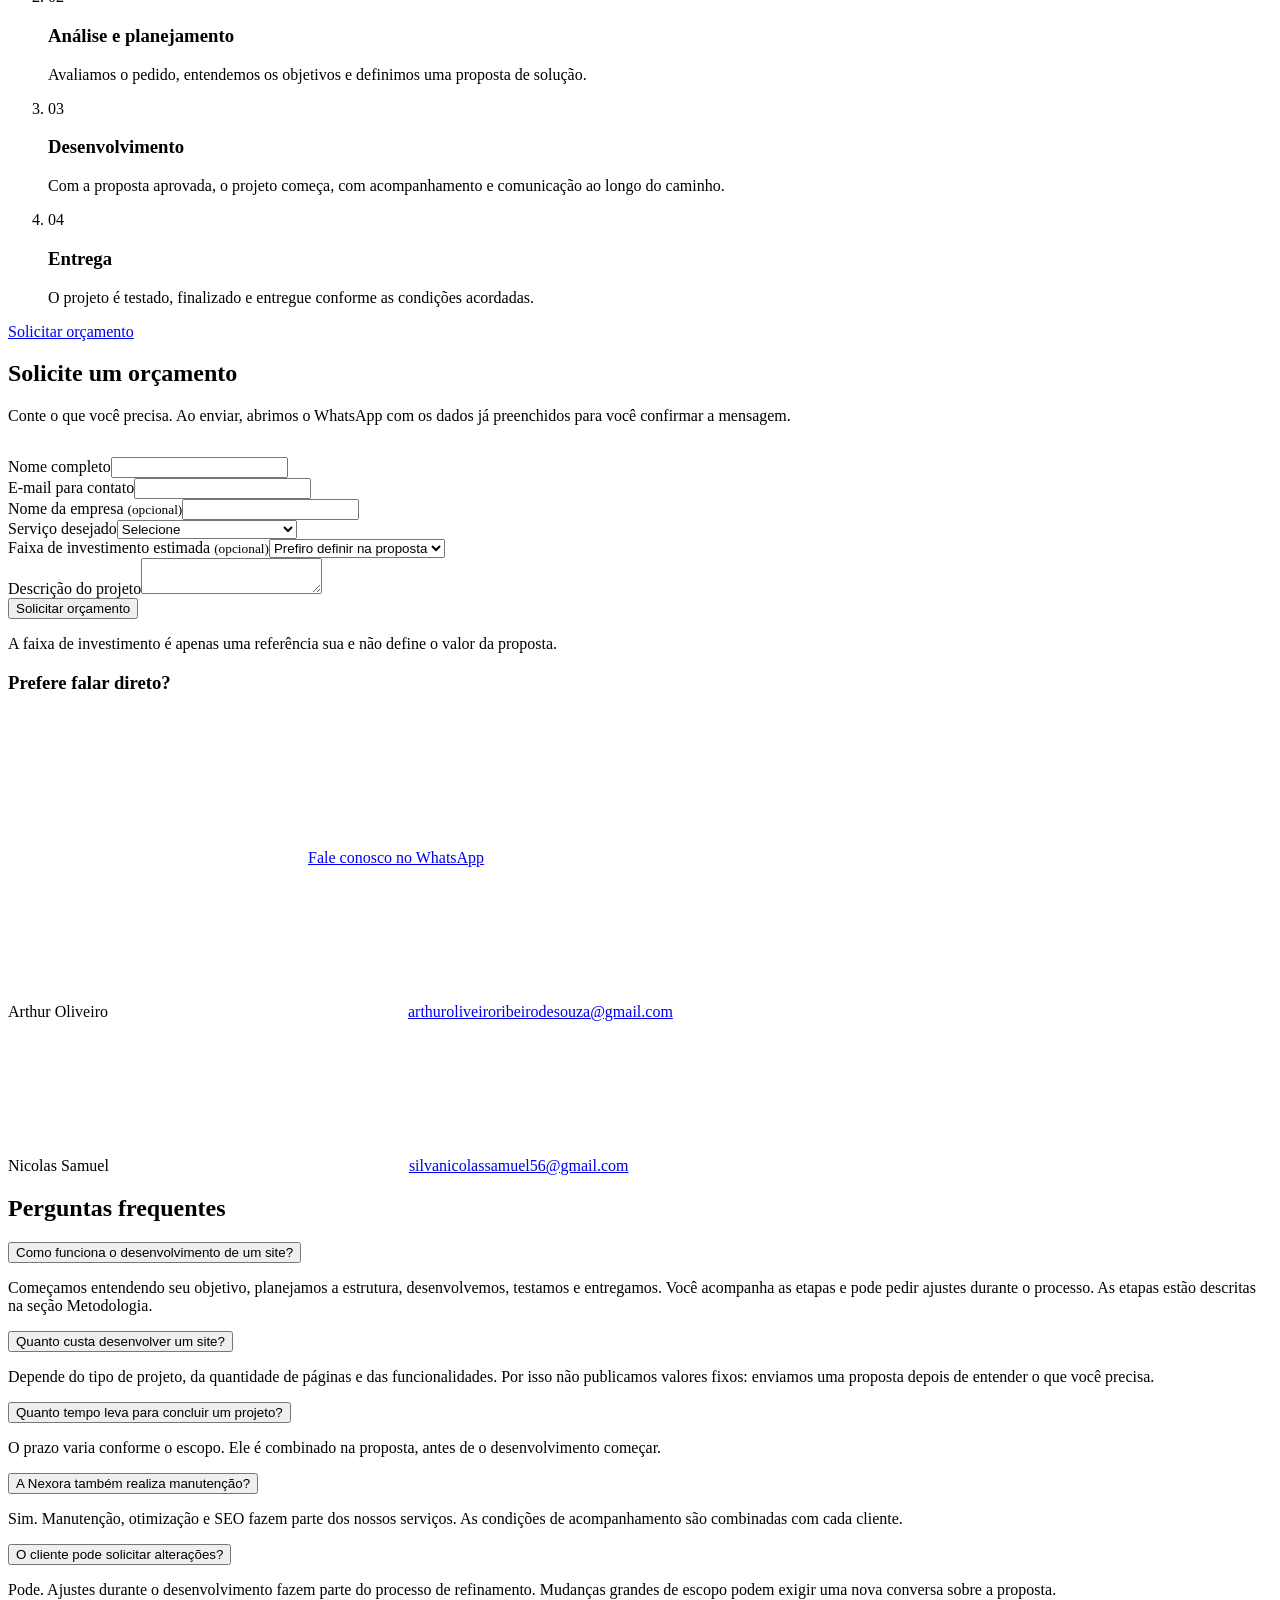
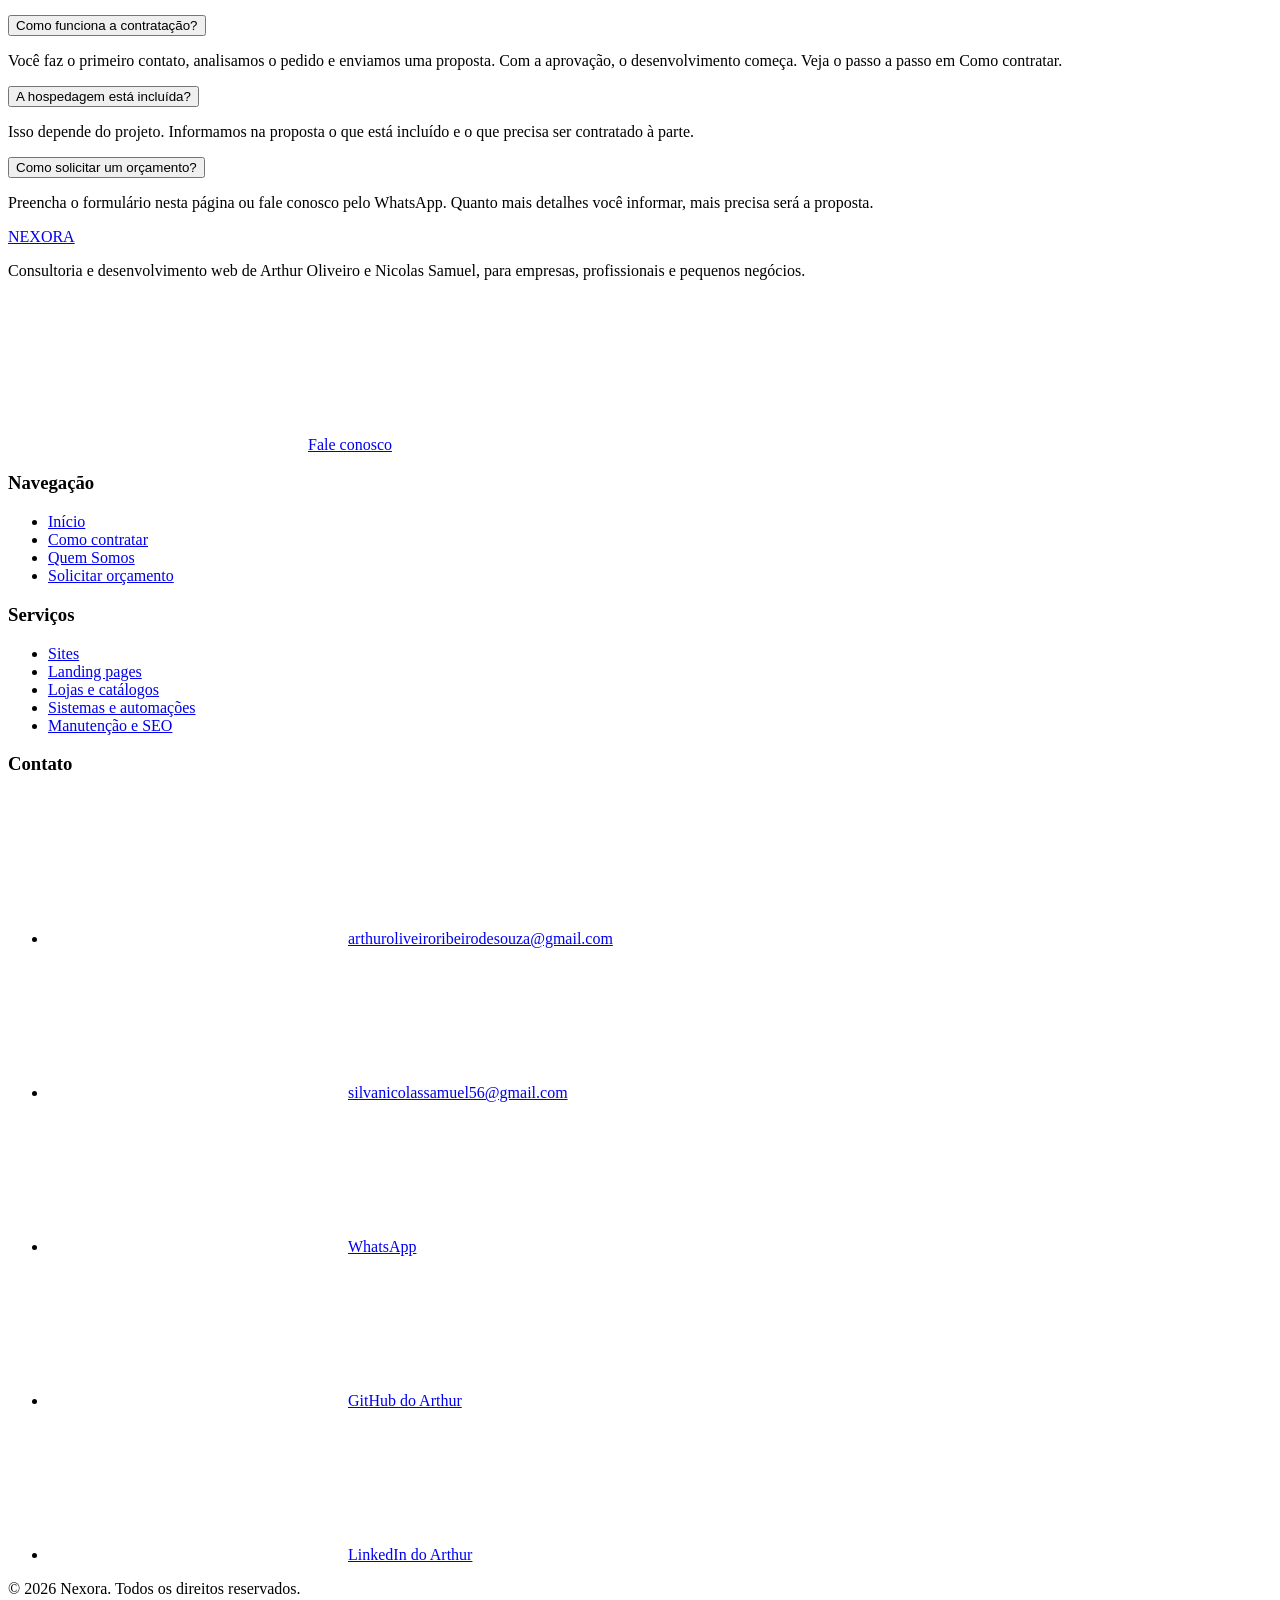
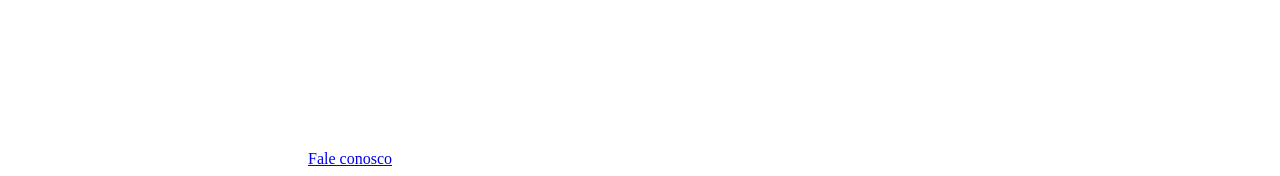
==== commit f8c5fd84: "Add files via upload" ====
--- a/index.html
+++ b/index.html
@@ -2,742 +2,89 @@
 <html lang="pt-BR">
 <head>
 <meta charset="UTF-8">
-<meta name="viewport" content="width=device-width, initial-scale=1.0">
-<title>Nexora — Building the future of the web.</title>
-<link rel="preconnect" href="https://fonts.googleapis.com">
-<link rel="preconnect" href="https://fonts.gstatic.com" crossorigin>
-<link href="https://fonts.googleapis.com/css2?family=Space+Grotesk:wght@400;500;600;700&family=Inter:wght@400;500;600&family=IBM+Plex+Mono:wght@400;500&display=swap" rel="stylesheet">
-<style>
-  :root{
-    --bg: #0E2A47;
-    --bg-deep: #081B30;
-    --grid-line: rgba(234,242,250,0.07);
-    --grid-line-strong: rgba(234,242,250,0.16);
-    --paper: #EAF2FA;
-    --paper-dim: #93AFC9;
-    --accent: #FFB627;
-    --accent-dim: #C98A1B;
-    --line: #EAF2FA;
-
-    --paper-bg: #EFF2EA;
-    --paper-ink: #0E2A47;
-    --paper-ink-dim: #4E6280;
-
-    --font-display: 'Space Grotesk', sans-serif;
-    --font-body: 'Inter', sans-serif;
-    --font-mono: 'IBM Plex Mono', monospace;
-  }
-
-  *{ margin:0; padding:0; box-sizing:border-box; }
-
-  html{ scroll-behavior:smooth; }
-
-  body{
-    background:var(--bg);
-    color:var(--paper);
-    font-family:var(--font-body);
-    -webkit-font-smoothing:antialiased;
-    overflow-x:hidden;
-  }
-
-  @media (prefers-reduced-motion: reduce){
-    *{ animation-duration:0.01ms !important; animation-iteration-count:1 !important; transition-duration:0.01ms !important; scroll-behavior:auto !important; }
-  }
-
-  a{ color:inherit; text-decoration:none; }
-  button{ font-family:inherit; cursor:pointer; }
-
-  :focus-visible{
-    outline:2px solid var(--accent);
-    outline-offset:3px;
-  }
-
-  .blueprint-grid{
-    background-image:
-      linear-gradient(var(--grid-line) 1px, transparent 1px),
-      linear-gradient(90deg, var(--grid-line) 1px, transparent 1px),
-      linear-gradient(var(--grid-line-strong) 1px, transparent 1px),
-      linear-gradient(90deg, var(--grid-line-strong) 1px, transparent 1px);
-    background-size:16px 16px, 16px 16px, 80px 80px, 80px 80px;
-    background-position:-1px -1px;
-  }
-
-  .paper-grid{
-    background-image:
-      linear-gradient(rgba(14,42,71,0.06) 1px, transparent 1px),
-      linear-gradient(90deg, rgba(14,42,71,0.06) 1px, transparent 1px),
-      linear-gradient(rgba(14,42,71,0.14) 1px, transparent 1px),
-      linear-gradient(90deg, rgba(14,42,71,0.14) 1px, transparent 1px);
-    background-size:16px 16px, 16px 16px, 80px 80px, 80px 80px;
-    background-position:-1px -1px;
-  }
-
-  .mono-label{
-    font-family:var(--font-mono);
-    font-size:0.75rem;
-    letter-spacing:0.14em;
-    text-transform:uppercase;
-    color:var(--accent);
-  }
-
-  .wrap{
-    max-width:1180px;
-    margin:0 auto;
-    padding:0 32px;
-  }
-
-  /* corner registration marks — signature motif */
-  .crosshair{
-    position:absolute;
-    width:16px; height:16px;
-    pointer-events:none;
-  }
-  .crosshair::before, .crosshair::after{
-    content:"";
-    position:absolute;
-    background:currentColor;
-    opacity:0.55;
-  }
-  .crosshair::before{ width:100%; height:1px; top:50%; left:0; }
-  .crosshair::after{ width:1px; height:100%; left:50%; top:0; }
-  .crosshair.tl{ top:14px; left:14px; }
-  .crosshair.tr{ top:14px; right:14px; }
-  .crosshair.bl{ bottom:14px; left:14px; }
-  .crosshair.br{ bottom:14px; right:14px; }
-
-  /* ---------- NAV ---------- */
-  header{
-    position:sticky; top:0; z-index:100;
-    background:rgba(14,42,71,0.86);
-    backdrop-filter:blur(10px);
-    border-bottom:1px solid var(--grid-line-strong);
-  }
-  .nav{
-    display:flex; align-items:center; justify-content:space-between;
-    padding:18px 32px;
-    max-width:1180px; margin:0 auto;
-  }
-  .logo{
-    display:flex; align-items:center; gap:10px;
-    font-family:var(--font-display);
-    font-weight:700; font-size:1.25rem;
-    letter-spacing:0.02em;
-  }
-  .logo-mark{
-    width:20px; height:20px;
-    border:1.5px solid var(--accent);
-    position:relative; flex-shrink:0;
-  }
-  .logo-mark::before, .logo-mark::after{
-    content:""; position:absolute; background:var(--accent);
-  }
-  .logo-mark::before{ width:100%; height:1px; top:50%; left:0; transform:translateY(-50%); }
-  .logo-mark::after{ width:1px; height:100%; left:50%; top:0; transform:translateX(-50%); }
-
-  .nav-links{
-    display:flex; align-items:center; gap:36px;
-    font-family:var(--font-mono); font-size:0.82rem;
-    text-transform:uppercase; letter-spacing:0.08em;
-    color:var(--paper-dim);
-  }
-  .nav-links a{ transition:color 0.2s; position:relative; }
-  .nav-links a:hover{ color:var(--paper); }
-  .nav-cta{
-    font-family:var(--font-mono);
-    font-size:0.78rem; text-transform:uppercase; letter-spacing:0.08em;
-    padding:10px 18px;
-    border:1px solid var(--accent);
-    color:var(--accent);
-    background:transparent;
-    transition:background 0.2s, color 0.2s;
-  }
-  .nav-cta:hover{ background:var(--accent); color:var(--bg-deep); }
-  .nav-toggle{ display:none; background:none; border:none; color:var(--paper); font-size:1.5rem; }
-
-  @media (max-width:860px){
-    .nav-links{ display:none; }
-    .nav-toggle{ display:block; }
-  }
-
-  /* ---------- HERO ---------- */
-  .hero{
-    position:relative;
-    padding:100px 0 80px;
-  }
-  .hero-inner{
-    display:grid;
-    grid-template-columns:1.05fr 0.95fr;
-    gap:48px;
-    align-items:center;
-  }
-  .hero-eyebrow{
-    display:flex; align-items:center; gap:10px;
-    margin-bottom:22px;
-  }
-  .hero-eyebrow::before{
-    content:""; width:26px; height:1px; background:var(--accent);
-  }
-  .hero h1{
-    font-family:var(--font-display);
-    font-weight:700;
-    font-size:clamp(2.4rem, 5.4vw, 4.2rem);
-    line-height:1.05;
-    letter-spacing:-0.01em;
-    color:var(--paper);
-  }
-  .hero h1 em{
-    font-style:normal;
-    color:var(--accent);
-  }
-  .hero p.lede{
-    margin-top:24px;
-    font-size:1.1rem;
-    line-height:1.65;
-    color:var(--paper-dim);
-    max-width:480px;
-  }
-  .hero-actions{
-    display:flex; gap:16px; margin-top:36px; flex-wrap:wrap;
-  }
-  .btn-primary{
-    font-family:var(--font-mono);
-    font-size:0.85rem; text-transform:uppercase; letter-spacing:0.06em;
-    padding:15px 26px;
-    background:var(--accent);
-    color:var(--bg-deep);
-    border:1px solid var(--accent);
-    font-weight:500;
-    transition:transform 0.15s, box-shadow 0.15s;
-  }
-  .btn-primary:hover{ transform:translateY(-2px); box-shadow:0 8px 24px rgba(255,182,39,0.25); }
-  .btn-secondary{
-    font-family:var(--font-mono);
-    font-size:0.85rem; text-transform:uppercase; letter-spacing:0.06em;
-    padding:15px 26px;
-    background:transparent;
-    color:var(--paper);
-    border:1px solid var(--grid-line-strong);
-    transition:border-color 0.2s, color 0.2s;
-  }
-  .btn-secondary:hover{ border-color:var(--paper); }
-
-  /* hero schematic */
-  .schematic{
-    position:relative;
-    aspect-ratio:1/1;
-    max-width:460px;
-    margin:0 auto;
-  }
-  .schematic svg{ width:100%; height:100%; overflow:visible; }
-  .draw-line{
-    stroke-dasharray:1000;
-    stroke-dashoffset:1000;
-    animation:draw 2.4s ease forwards;
-  }
-  .draw-line.d2{ animation-delay:0.3s; }
-  .draw-line.d3{ animation-delay:0.6s; }
-  .draw-line.d4{ animation-delay:0.9s; }
-  @keyframes draw{ to{ stroke-dashoffset:0; } }
-  .fade-in-label{
-    opacity:0; animation:fadeIn 0.6s ease forwards;
-  }
-  .fi1{ animation-delay:1.1s; } .fi2{ animation-delay:1.3s; } .fi3{ animation-delay:1.5s; } .fi4{ animation-delay:1.7s; }
-  @keyframes fadeIn{ to{ opacity:1; } }
-
-  @media (max-width:860px){
-    .hero-inner{ grid-template-columns:1fr; }
-    .schematic{ order:-1; max-width:340px; }
-  }
-
-  /* ---------- SECTION SHARED ---------- */
-  section{ position:relative; padding:100px 0; }
-  .section-head{
-    max-width:640px;
-    margin-bottom:56px;
-  }
-  .section-head .mono-label{ display:block; margin-bottom:16px; }
-  .section-head h2{
-    font-family:var(--font-display);
-    font-weight:600;
-    font-size:clamp(1.8rem, 3.6vw, 2.6rem);
-    line-height:1.15;
-  }
-  .section-head p{
-    margin-top:16px;
-    color:var(--paper-dim);
-    font-size:1.05rem;
-    line-height:1.6;
-  }
-  .divider{
-    height:1px;
-    background:var(--grid-line-strong);
-    max-width:1180px;
-    margin:0 auto;
-  }
-
-  /* ---------- SERVICES ---------- */
-  .services-grid{
-    display:grid;
-    grid-template-columns:repeat(2, 1fr);
-    gap:1px;
-    background:var(--grid-line-strong);
-    border:1px solid var(--grid-line-strong);
-  }
-  .service-card{
-    background:var(--bg);
-    padding:38px;
-    position:relative;
-    transition:background 0.25s;
-  }
-  .service-card:hover{ background:var(--bg-deep); }
-  .service-tag{
-    font-family:var(--font-mono);
-    font-size:0.78rem;
-    color:var(--accent);
-    letter-spacing:0.06em;
-  }
-  .service-card h3{
-    font-family:var(--font-display);
-    font-weight:600;
-    font-size:1.3rem;
-    margin-top:14px;
-  }
-  .service-card p{
-    margin-top:10px;
-    color:var(--paper-dim);
-    font-size:0.96rem;
-    line-height:1.6;
-  }
-  @media (max-width:700px){
-    .services-grid{ grid-template-columns:1fr; }
-  }
-
-  /* ---------- PROCESS ---------- */
-  .process-bg{ background:var(--bg-deep); }
-  .process-list{
-    position:relative;
-  }
-  .process-list::before{
-    content:"";
-    position:absolute;
-    left:29px; top:12px; bottom:12px;
-    width:1px;
-    background:repeating-linear-gradient(to bottom, var(--grid-line-strong) 0, var(--grid-line-strong) 6px, transparent 6px, transparent 12px);
-  }
-  .process-item{
-    display:grid;
-    grid-template-columns:60px 1fr;
-    gap:24px;
-    padding:26px 0;
-    position:relative;
-  }
-  .process-num{
-    font-family:var(--font-mono);
-    font-size:0.85rem;
-    color:var(--accent);
-    display:flex; align-items:flex-start; gap:6px;
-  }
-  .process-num .dot{
-    width:9px; height:9px;
-    border:1px solid var(--accent);
-    background:var(--bg-deep);
-    margin-top:4px;
-    flex-shrink:0;
-  }
-  .process-item h3{
-    font-family:var(--font-display);
-    font-weight:600;
-    font-size:1.2rem;
-  }
-  .process-item p{
-    margin-top:8px;
-    color:var(--paper-dim);
-    font-size:0.96rem;
-    line-height:1.6;
-    max-width:520px;
-  }
-
-  /* ---------- SPECS / STATS ---------- */
-  .specs{
-    display:grid;
-    grid-template-columns:repeat(4, 1fr);
-    border-top:1px solid var(--grid-line-strong);
-    border-bottom:1px solid var(--grid-line-strong);
-  }
-  .spec{
-    padding:34px 28px;
-    border-left:1px solid var(--grid-line-strong);
-  }
-  .spec:first-child{ border-left:none; }
-  .spec .mono-label{ color:var(--paper-dim); margin-bottom:10px; }
-  .spec .value{
-    font-family:var(--font-display);
-    font-weight:700;
-    font-size:2rem;
-    color:var(--paper);
-  }
-  .spec .value span{ color:var(--accent); }
-  @media (max-width:860px){
-    .specs{ grid-template-columns:repeat(2,1fr); }
-    .spec:nth-child(3){ border-left:none; }
-  }
-  @media (max-width:500px){
-    .specs{ grid-template-columns:1fr; }
-    .spec{ border-left:none !important; border-top:1px solid var(--grid-line-strong); }
-    .spec:first-child{ border-top:none; }
-  }
-
-  /* ---------- CTA (paper flip) ---------- */
-  .cta-paper{
-    background:var(--paper-bg);
-    color:var(--paper-ink);
-    padding:110px 0;
-  }
-  .cta-paper .mono-label{ color:var(--accent-dim); }
-  .cta-paper h2{
-    font-family:var(--font-display);
-    font-weight:700;
-    font-size:clamp(2rem, 4.5vw, 3.2rem);
-    line-height:1.1;
-    max-width:680px;
-  }
-  .cta-paper p{
-    margin-top:18px;
-    color:var(--paper-ink-dim);
-    font-size:1.08rem;
-    max-width:520px;
-    line-height:1.6;
-  }
-  .cta-paper .hero-actions{ margin-top:34px; }
-  .cta-paper .btn-secondary{
-    color:var(--paper-ink);
-    border-color:rgba(14,42,71,0.25);
-  }
-  .cta-paper .btn-secondary:hover{ border-color:var(--paper-ink); }
-  .contact-info{
-    display:flex;
-    flex-wrap:wrap;
-    gap:36px;
-    margin-top:44px;
-    padding-top:28px;
-    border-top:1px solid rgba(14,42,71,0.14);
-  }
-  .contact-item{ display:flex; flex-direction:column; gap:6px; }
-  .contact-item .tb-value{
-    font-family:var(--font-mono);
-    font-size:0.92rem;
-    color:var(--paper-ink);
-    transition:color 0.2s;
-  }
-  .contact-item a.tb-value:hover{ color:var(--accent-dim); }
-
-  .stamp{
-    position:absolute; top:60px; right:48px;
-    width:96px; height:96px;
-    border:1.5px solid var(--accent-dim);
-    border-radius:50%;
-    display:flex; align-items:center; justify-content:center;
-    text-align:center;
-    transform:rotate(-8deg);
-    font-family:var(--font-mono);
-    font-size:0.62rem;
-    letter-spacing:0.08em;
-    text-transform:uppercase;
-    color:var(--accent-dim);
-    line-height:1.4;
-  }
-  @media (max-width:700px){ .stamp{ display:none; } }
-
-  /* ---------- FOOTER (title block) ---------- */
-  footer{
-    background:var(--bg-deep);
-    border-top:1px solid var(--grid-line-strong);
-    padding:56px 0 28px;
-  }
-  .titleblock{
-    display:grid;
-    grid-template-columns:1.4fr repeat(4, 1fr);
-    border:1px solid var(--grid-line-strong);
-  }
-  .tb-cell{
-    padding:18px 20px;
-    border-left:1px solid var(--grid-line-strong);
-  }
-  .tb-cell:first-child{ border-left:none; }
-  .tb-cell .mono-label{ color:var(--paper-dim); margin-bottom:8px; display:block; }
-  .tb-cell .tb-value{ font-family:var(--font-mono); font-size:0.92rem; }
-  a.tb-value:hover{ color:var(--accent); }
-  .tb-value-accent{ color:var(--accent) !important; font-weight:500; }
-  .contact-item .tb-value-accent{ color:var(--accent-dim) !important; }
-  .contact-item .tb-value-accent:hover{ color:var(--accent) !important; }
-  .tb-brand{
-    font-family:var(--font-display);
-    font-weight:700; font-size:1.3rem;
-    margin-bottom:6px;
-  }
-  .tb-brand-sub{ color:var(--paper-dim); font-size:0.85rem; }
-  .footer-links{
-    display:flex; gap:24px; margin-top:6px;
-  }
-  .footer-links a{
-    font-family:var(--font-mono); font-size:0.8rem;
-    color:var(--paper-dim); transition:color 0.2s;
-  }
-  .footer-links a:hover{ color:var(--accent); }
-  .copyright{
-    margin-top:28px;
-    text-align:center;
-    font-family:var(--font-mono);
-    font-size:0.75rem;
-    color:var(--paper-dim);
-    opacity:0.6;
-  }
-  @media (max-width:860px){
-    .titleblock{ grid-template-columns:1fr 1fr; }
-    .tb-cell:nth-child(3){ border-left:none; }
-  }
-  @media (max-width:560px){
-    .titleblock{ grid-template-columns:1fr; }
-    .tb-cell{ border-left:none !important; border-top:1px solid var(--grid-line-strong); }
-    .tb-cell:first-child{ border-top:none; }
-  }
-</style>
+<meta name="viewport" content="width=device-width, initial-scale=1">
+<title>Nexora | Sites e sistemas sob medida para empresas e profissionais</title>
+<meta name="description" content="A Nexora é uma consultoria de desenvolvimento web: sites, landing pages, lojas, sistemas e automações sob medida. Solicite um orçamento.">
+<link rel="canonical" href="https://nexoracdd.github.io/index.html">
+<meta name="theme-color" content="#0E2A47">
+<meta property="og:type" content="website"><meta property="og:locale" content="pt_BR"><meta property="og:site_name" content="Nexora">
+<meta property="og:title" content="Nexora | Sites e sistemas sob medida para empresas e profissionais"><meta property="og:description" content="A Nexora é uma consultoria de desenvolvimento web: sites, landing pages, lojas, sistemas e automações sob medida. Solicite um orçamento."><meta property="og:url" content="https://nexoracdd.github.io/index.html">
+<link rel="icon" type="image/png" href="Favicon_NEXORA.png">
+<link rel="preconnect" href="https://fonts.googleapis.com"><link rel="preconnect" href="https://fonts.gstatic.com" crossorigin>
+<link href="https://fonts.googleapis.com/css2?family=Space+Grotesk:wght@500;600;700&amp;family=Inter:wght@400;500;600&amp;family=IBM+Plex+Mono:wght@400;500&amp;display=swap" rel="stylesheet">
+<link rel="stylesheet" href="assets/styles.css">
 </head>
-<body class="blueprint-grid">
-
-  <header>
-    <nav class="nav">
-      <div class="logo">
-        <span class="logo-mark"></span>
-        NEXORA
-      </div>
-      <div class="nav-links">
-        <a href="#servicos">Serviços</a>
-        <a href="#processo">Processo</a>
-        <a href="portfolio.html">Portfólio</a>
-        <a href="portfolio.html#briefing" class="nav-cta">Iniciar projeto</a>
-      </div>
-      <button class="nav-toggle" aria-label="Abrir menu">☰</button>
-    </nav>
-  </header>
-
-  <!-- HERO -->
-  <section class="hero">
-    <div class="crosshair tl" style="color:var(--paper-dim)"></div>
-    <div class="crosshair tr" style="color:var(--paper-dim)"></div>
-    <div class="wrap hero-inner">
-      <div>
-        <div class="hero-eyebrow">
-          <span class="mono-label">Agência de desenvolvimento web</span>
-        </div>
-        <h1>Building the <em>future</em> of the web.</h1>
-        <p class="lede">Projetamos e construímos sites e produtos digitais rápidos, escaláveis e feitos para durar — do rascunho ao deploy, sem retrabalho.</p>
-        <div class="hero-actions">
-          <a href="#contato" class="btn-primary">Começar projeto</a>
-          <a href="#servicos" class="btn-secondary">Ver serviços</a>
-        </div>
-      </div>
-
-      <div class="schematic" aria-hidden="true">
-        <svg viewBox="0 0 400 400" fill="none">
-          <!-- browser frame -->
-          <rect class="draw-line" x="40" y="40" width="320" height="230" rx="2" stroke="var(--line)" stroke-width="1.4"/>
-          <line class="draw-line" x1="40" y1="76" x2="360" y2="76" stroke="var(--line)" stroke-width="1"/>
-          <circle class="draw-line d2" cx="58" cy="58" r="4" stroke="var(--accent)" stroke-width="1.2"/>
-          <circle class="draw-line d2" cx="74" cy="58" r="4" stroke="var(--line)" stroke-width="1"/>
-          <circle class="draw-line d2" cx="90" cy="58" r="4" stroke="var(--line)" stroke-width="1"/>
-
-          <!-- header block -->
-          <rect class="draw-line d2" x="58" y="92" width="150" height="14" stroke="var(--line)" stroke-width="1"/>
-          <!-- hero block -->
-          <rect class="draw-line d3" x="58" y="120" width="284" height="70" stroke="var(--accent)" stroke-width="1.2" stroke-dasharray="4 3"/>
-          <!-- grid blocks -->
-          <rect class="draw-line d3" x="58" y="204" width="88" height="46" stroke="var(--line)" stroke-width="1"/>
-          <rect class="draw-line d3" x="156" y="204" width="88" height="46" stroke="var(--line)" stroke-width="1"/>
-          <rect class="draw-line d3" x="254" y="204" width="88" height="46" stroke="var(--line)" stroke-width="1"/>
-
-          <!-- dimension lines -->
-          <line class="draw-line d4" x1="40" y1="290" x2="360" y2="290" stroke="var(--paper-dim)" stroke-width="0.8"/>
-          <line class="draw-line d4" x1="40" y1="284" x2="40" y2="296" stroke="var(--paper-dim)" stroke-width="0.8"/>
-          <line class="draw-line d4" x1="360" y1="284" x2="360" y2="296" stroke="var(--paper-dim)" stroke-width="0.8"/>
-
-          <!-- leader lines + labels -->
-          <line class="draw-line d4" x1="342" y1="120" x2="380" y2="90" stroke="var(--paper-dim)" stroke-width="0.8"/>
-          <line class="draw-line d4" x1="146" y1="227" x2="30" y2="330" stroke="var(--paper-dim)" stroke-width="0.8"/>
-
-          <text class="fade-in-label fi1" x="150" y="320" font-family="IBM Plex Mono" font-size="9" fill="var(--paper-dim)" letter-spacing="1">320 UNITS</text>
-          <text class="fade-in-label fi2" x="200" y="150" font-family="IBM Plex Mono" font-size="9" fill="var(--accent)" letter-spacing="1">HERO SECTION</text>
-          <text class="fade-in-label fi3" x="0" y="345" font-family="IBM Plex Mono" font-size="9" fill="var(--paper-dim)" letter-spacing="1">COMPONENT GRID</text>
-          <text class="fade-in-label fi4" x="270" y="85" font-family="IBM Plex Mono" font-size="9" fill="var(--paper-dim)" letter-spacing="1">NAV — FIXED</text>
-        </svg>
-      </div>
-    </div>
-  </section>
-
-  <div class="divider"></div>
-
-  <!-- SERVICES -->
-  <section id="servicos">
-    <div class="wrap">
-      <div class="section-head">
-        <span class="mono-label">[ Serviços ]</span>
-        <h2>O que construímos</h2>
-        <p>Cada projeto começa como uma planta e termina como um produto no ar. Escolha o escopo — nós cuidamos da estrutura.</p>
-      </div>
-    </div>
-    <div class="wrap">
-      <div class="services-grid">
-        <div class="service-card">
-          <div class="crosshair tl" style="color:var(--grid-line-strong)"></div>
-          <span class="service-tag">[ WEB ]</span>
-          <h3>Sites institucionais</h3>
-          <p>Presença digital rápida, responsiva e construída para converter — do primeiro rascunho ao ar em semanas.</p>
-        </div>
-        <div class="service-card">
-          <div class="crosshair tl" style="color:var(--grid-line-strong)"></div>
-          <span class="service-tag">[ APP ]</span>
-          <h3>Produtos & SaaS</h3>
-          <p>Aplicações web completas — do zero ou sobre uma base existente, com arquitetura pensada para escalar.</p>
-        </div>
-        <div class="service-card">
-          <div class="crosshair tl" style="color:var(--grid-line-strong)"></div>
-          <span class="service-tag">[ API ]</span>
-          <h3>Integrações</h3>
-          <p>Conectamos seu produto a pagamentos, CRMs, IA e qualquer serviço que seu negócio precise falar com o mundo.</p>
-        </div>
-        <div class="service-card">
-          <div class="crosshair tl" style="color:var(--grid-line-strong)"></div>
-          <span class="service-tag">[ PERF ]</span>
-          <h3>Performance & SEO</h3>
-          <p>Sites que carregam rápido e são encontrados. Auditoria técnica, Core Web Vitals e otimização contínua.</p>
-        </div>
-      </div>
-    </div>
-  </section>
-
-  <!-- PROCESS -->
-  <section id="processo" class="process-bg">
-    <div class="wrap">
-      <div class="section-head">
-        <span class="mono-label">[ Processo ]</span>
-        <h2>Como construímos</h2>
-        <p>Um processo linear e previsível — como qualquer boa planta, cada fase depende da anterior.</p>
-      </div>
-
-      <div class="process-list">
-        <div class="process-item">
-          <div class="process-num"><span class="dot"></span>01</div>
-          <div>
-            <h3>Descoberta</h3>
-            <p>Mapeamos objetivos, usuários e restrições técnicas antes de desenhar qualquer tela.</p>
-          </div>
-        </div>
-        <div class="process-item">
-          <div class="process-num"><span class="dot"></span>02</div>
-          <div>
-            <h3>Design</h3>
-            <p>Wireframes e identidade visual alinhados à sua marca, validados com você antes de codar.</p>
-          </div>
-        </div>
-        <div class="process-item">
-          <div class="process-num"><span class="dot"></span>03</div>
-          <div>
-            <h3>Desenvolvimento</h3>
-            <p>Código limpo, versionado e revisado — construído para ser mantido, não só entregue.</p>
-          </div>
-        </div>
-        <div class="process-item">
-          <div class="process-num"><span class="dot"></span>04</div>
-          <div>
-            <h3>Deploy & Iteração</h3>
-            <p>Publicamos, monitoramos e ajustamos com base em dados reais de uso.</p>
-          </div>
-        </div>
-      </div>
-    </div>
-  </section>
-
-  <!-- SPECS -->
-  <section id="especificacoes" style="padding:0 0 100px;">
-    <div class="specs">
-      <div class="spec">
-        <span class="mono-label">Projetos entregues</span>
-        <div class="value">40<span>+</span></div>
-      </div>
-      <div class="spec">
-        <span class="mono-label">Uptime médio</span>
-        <div class="value">99<span>.9%</span></div>
-      </div>
-      <div class="spec">
-        <span class="mono-label">Carregamento médio</span>
-        <div class="value">1.2<span>s</span></div>
-      </div>
-      <div class="spec">
-        <span class="mono-label">Suporte</span>
-        <div class="value">24<span>/7</span></div>
-      </div>
-    </div>
-  </section>
-
-  <!-- CTA -->
-  <section id="contato" class="cta-paper paper-grid" style="position:relative;">
-    <div class="crosshair tl" style="color:var(--paper-ink-dim)"></div>
-    <div class="crosshair bl" style="color:var(--paper-ink-dim)"></div>
-    <div class="stamp">APROVADO<br>PARA CONSTRUÇÃO</div>
-    <div class="wrap">
-      <span class="mono-label">[ Contato ]</span>
-      <h2 style="margin-top:16px;">Pronto para sair do papel?</h2>
-      <p>Conte um pouco sobre seu projeto e retornamos em até 1 dia útil com os próximos passos.</p>
-      <div class="hero-actions">
-        <a href="https://wa.me/5535998137022" class="btn-primary">Falar no WhatsApp</a>
-        <a href="portfolio.html#briefing" class="btn-secondary">Ver portfólio e enviar e-mail</a>
-      </div>
-      <div class="contact-info">
-        <div class="contact-item">
-          <span class="mono-label">Telefone</span>
-          <a href="tel:+5535998137022" class="tb-value">(35) 99167-2959</a>
-        </div>
-        <div class="contact-item">
-          <span class="mono-label">E-mail — melhor opção</span>
-          <a href="portfolio.html#briefing" class="tb-value tb-value-accent">NexoraCDD@proton.me</a>
-        </div>
-      </div>
-    </div>
-  </section>
-
-  <!-- FOOTER -->
-  <footer>
-    <div class="wrap">
-      <div class="titleblock">
-        <div class="tb-cell">
-          <div class="tb-brand">NEXORA</div>
-          <div class="tb-brand-sub">Building the future of the web.</div>
-          <div class="footer-links">
-            <a href="#servicos">Serviços</a>
-            <a href="#processo">Processo</a>
-            <a href="#contato">Contato</a>
-          </div>
-        </div>
-        <div class="tb-cell">
-          <span class="mono-label">Telefone</span>
-          <a href="tel:+5535998137022" class="tb-value" style="display:block;">(35) 99167-2959</a>
-        </div>
-        <div class="tb-cell">
-          <span class="mono-label">E-mail — melhor opção</span>
-          <a href="portfolio.html#briefing" class="tb-value tb-value-accent" style="display:block; word-break:break-all;">NexoraCDD@proton.me</a>
-        </div>
-        <div class="tb-cell">
-          <span class="mono-label">Folha</span>
-          <div class="tb-value">01 / 01</div>
-        </div>
-        <div class="tb-cell">
-          <span class="mono-label">Rev.</span>
-          <div class="tb-value">2026</div>
-        </div>
-      </div>
-      <div class="copyright">© 2026 Nexora. Todos os direitos reservados.</div>
-    </div>
-  </footer>
-
+<body>
+<a class="skip" href="#main">Pular para o conteúdo</a>
+<header><nav class="nav" aria-label="Principal">
+<a class="logo" href="index.html" aria-label="Nexora, página inicial"><span class="mark" aria-hidden="true"></span>NEXORA</a>
+<button class="toggle" aria-label="Abrir menu" aria-expanded="false" aria-controls="menu"><span></span></button>
+<div class="links" id="menu"><a href="index.html#inicio" aria-current="page">Início</a><a href="index.html#servicos">Serviços</a><a href="index.html#como-contratar">Como contratar</a><a href="quem-somos.html">Quem Somos</a><a href="index.html#contato">Contato</a><a class="btn sm" href="index.html#orcamento">Solicitar orçamento</a></div>
+</nav></header>
+<main id="main">
+<section class="hero" id="inicio"><div class="wrap">
+<div><h1>Sites e sistemas feitos sob medida para o seu negócio.</h1>
+<p class="lede">A Nexora cria sites, landing pages, lojas e sistemas para empresas, profissionais e pequenos negócios que precisam de uma presença digital que funcione e gere contatos.</p>
+<p class="who">Fundada por Arthur Oliveiro e Nicolas Samuel.</p>
+<div class="actions"><a class="btn" href="#orcamento">Solicitar orçamento</a><a class="btn ghost" href="https://wa.me/5535991672959?text=Ol%C3%A1!%20Gostaria%20de%20um%20site." target="_blank" rel="noopener"><svg class="ic" aria-hidden="true"><use href="assets/icons.svg#wa"/></svg>Fale conosco</a></div></div>
+<div class="schem" aria-hidden="true"><svg viewBox="0 0 400 340" fill="none">
+<rect class="draw" x="40" y="30" width="320" height="230" stroke="#EAF2FA" stroke-width="1.4"/><line class="draw" x1="40" y1="66" x2="360" y2="66" stroke="#EAF2FA"/>
+<rect class="draw d2" x="58" y="82" width="150" height="14" stroke="#EAF2FA"/><rect class="draw d2" x="58" y="110" width="284" height="70" stroke="#FFB627" stroke-width="1.2" stroke-dasharray="4 3"/>
+<rect class="draw d3" x="58" y="194" width="88" height="46" stroke="#EAF2FA"/><rect class="draw d3" x="156" y="194" width="88" height="46" stroke="#EAF2FA"/><rect class="draw d3" x="254" y="194" width="88" height="46" stroke="#EAF2FA"/>
+<line class="draw d3" x1="40" y1="288" x2="360" y2="288" stroke="#9DB7D0" stroke-width=".8"/><line class="draw d3" x1="40" y1="282" x2="40" y2="294" stroke="#9DB7D0" stroke-width=".8"/><line class="draw d3" x1="360" y1="282" x2="360" y2="294" stroke="#9DB7D0" stroke-width=".8"/>
+<text class="fade" x="170" y="316" font-family="IBM Plex Mono" font-size="10" fill="#9DB7D0">Estrutura</text><text class="fade" x="196" y="149" font-family="IBM Plex Mono" font-size="10" fill="#FFB627">Mensagem</text></svg></div>
+</div></section>
+<div class="wrap"><div class="facts">
+<div class="fact"><b>Dois fundadores</b><span>Quem atende você é quem desenvolve.</span></div>
+<div class="fact"><b>Proposta por projeto</b><span>Sem valores ou prazos genéricos.</span></div>
+<div class="fact"><b>Contato direto</b><span>Formulário, WhatsApp ou e-mail.</span></div>
+<div class="fact"><b>Empresa em início</b><span>Mostramos o processo, não números inventados.</span></div></div></div>
+<section id="servicos"><div class="wrap"><div class="head"><h2>Serviços</h2><p>Soluções para colocar seu negócio na internet e manter tudo funcionando, do primeiro site à automação.</p></div><div class="services"><article class="svc"><span class="label">Sites</span><h3>Sites institucionais</h3><p>Apresentam sua empresa ou seu trabalho com clareza e passam confiança a quem chega pela primeira vez.</p></article><article class="svc"><span class="label">Campanhas</span><h3>Landing pages</h3><p>Uma página com um objetivo só: divulgar um serviço, um produto ou uma campanha e levar o visitante ao contato.</p></article><article class="svc"><span class="label">Vendas</span><h3>Lojas e catálogos digitais</h3><p>Mostram seus produtos de forma organizada e facilitam o pedido e a conversa com o cliente.</p></article><article class="svc"><span class="label">Sob medida</span><h3>Sistemas personalizados</h3><p>Aplicações criadas para a necessidade específica do seu negócio, quando uma ferramenta pronta não resolve.</p></article><article class="svc"><span class="label">Processos</span><h3>Integrações e automações</h3><p>Conectam as ferramentas que você já usa e reduzem tarefas repetitivas.</p></article><article class="svc"><span class="label">Evolução</span><h3>Manutenção, otimização e SEO</h3><p>Ajustes, melhorias de desempenho e otimização para que seu site seja encontrado nos mecanismos de busca.</p></article></div></div></section>
+<section class="deep" id="filosofia"><div class="wrap split">
+<div class="head" style="margin:0"><h2>Nossa filosofia</h2><p>Acreditamos que bom desenvolvimento começa com entendimento. A tecnologia é o meio; o resultado é um projeto que faz sentido para quem vai usá-lo.</p></div>
+<ul class="principles"><li><b>Desenvolvimento com planejamento</b><span>Antes de escrever código, entendemos o objetivo, o público e o que o projeto precisa entregar.</span></li><li><b>Tecnologia aplicada a problemas reais</b><span>A ferramenta serve ao problema do cliente, e não o contrário.</span></li><li><b>Atenção aos detalhes</b><span>Alinhamento, textos, formulários e acessibilidade recebem o mesmo cuidado que a estrutura técnica.</span></li><li><b>Qualidade e funcionalidade</b><span>Um site bonito que não funciona bem no celular ou não leva ao contato não cumpriu sua tarefa.</span></li><li><b>Soluções sob medida</b><span>Cada cliente tem uma necessidade. A proposta parte dela, não de um pacote pronto.</span></li></ul></div></section>
+<section id="metodologia"><div class="wrap split">
+<div class="head" style="margin:0"><h2>Metodologia de trabalho</h2><p>Quatro etapas, nesta ordem, para que cada decisão técnica esteja apoiada em um objetivo claro.</p></div>
+<ol class="steps"><li><i aria-hidden="true"></i><div><span class="n">01</span><h3>Diagnóstico e planejamento</h3><p>Compreensão das necessidades e definição dos objetivos.</p></div></li><li><i aria-hidden="true"></i><div><span class="n">02</span><h3>Arquitetura e desenvolvimento</h3><p>Planejamento técnico e construção da solução.</p></div></li><li><i aria-hidden="true"></i><div><span class="n">03</span><h3>Testes e refinamento</h3><p>Verificação de funcionalidades, desempenho e experiência do usuário.</p></div></li><li><i aria-hidden="true"></i><div><span class="n">04</span><h3>Entrega e acompanhamento</h3><p>Finalização, publicação e acompanhamento conforme as condições acordadas.</p></div></li></ol></div></section>
+<section class="sheet" id="como-contratar"><div class="wrap"><div class="head"><h2>Como contratar</h2><p>O caminho entre a sua ideia e o projeto entregue. Não trabalhamos com prazos ou valores fixos: tudo é definido na proposta.</p></div>
+<ol class="hire"><li><span class="n">01</span><h3>Primeiro contato</h3><p>Você apresenta sua ideia, necessidade ou problema pelo formulário ou pelo WhatsApp.</p></li><li><span class="n">02</span><h3>Análise e planejamento</h3><p>Avaliamos o pedido, entendemos os objetivos e definimos uma proposta de solução.</p></li><li><span class="n">03</span><h3>Desenvolvimento</h3><p>Com a proposta aprovada, o projeto começa, com acompanhamento e comunicação ao longo do caminho.</p></li><li><span class="n">04</span><h3>Entrega</h3><p>O projeto é testado, finalizado e entregue conforme as condições acordadas.</p></li></ol><div class="hire-cta"><a class="btn" href="#orcamento">Solicitar orçamento</a></div></div></section>
+<section id="contato" class="sheet" style="padding-top:0"><div class="wrap contact">
+<div id="orcamento"><div class="head" style="margin-bottom:32px"><h2>Solicite um orçamento</h2><p>Conte o que você precisa. Ao enviar, abrimos o WhatsApp com os dados já preenchidos para você confirmar a mensagem.</p></div>
+<form id="quote" novalidate>
+<div class="row"><div class="field"><label for="name">Nome completo</label><input id="name" name="name" autocomplete="name" required aria-describedby="err-name"><span class="err" id="err-name" role="alert"></span></div>
+<div class="field"><label for="email">E-mail para contato</label><input id="email" name="email" type="email" autocomplete="email" required aria-describedby="err-email"><span class="err" id="err-email" role="alert"></span></div></div>
+<div class="field"><label for="company">Nome da empresa <small>(opcional)</small></label><input id="company" name="company" autocomplete="organization"></div>
+<div class="row"><div class="field"><label for="service">Serviço desejado</label><select id="service" name="service" required aria-describedby="err-service"><option value="">Selecione</option><option>Site institucional</option><option>Landing page</option><option>Loja ou catálogo digital</option><option>Sistema personalizado</option><option>Integrações e automações</option><option>Manutenção e otimização</option><option>Outro</option></select><span class="err" id="err-service" role="alert"></span></div>
+<div class="field"><label for="budget">Faixa de investimento estimada <small>(opcional)</small></label><select id="budget" name="budget"><option value="">Prefiro definir na proposta</option><option>Até R$ 1.500</option><option>R$ 1.500 a R$ 5.000</option><option>R$ 5.000 a R$ 15.000</option><option>Acima de R$ 15.000</option></select></div></div>
+<div class="field"><label for="desc">Descrição do projeto</label><textarea id="desc" name="desc" required aria-describedby="err-desc"></textarea><span class="err" id="err-desc" role="alert"></span></div>
+<button class="btn" type="submit">Solicitar orçamento</button>
+<p class="note">A faixa de investimento é apenas uma referência sua e não define o valor da proposta.</p>
+<div class="done" id="done" tabindex="-1" hidden role="status"><b>Mensagem pronta no WhatsApp</b><p>Abrimos uma nova aba com o seu pedido. Para concluir, envie a mensagem por lá. Se a aba não abriu, <a id="done-link" href="https://wa.me/5535991672959?text=Ol%C3%A1!%20Gostaria%20de%20um%20site." target="_blank" rel="noopener">abra o WhatsApp aqui</a>.</p></div>
+</form></div>
+<aside class="direct" aria-label="Contato direto"><h3>Prefere falar direto?</h3>
+<a class="ln" href="https://wa.me/5535991672959?text=Ol%C3%A1!%20Gostaria%20de%20um%20site." target="_blank" rel="noopener"><svg class="ic" aria-hidden="true"><use href="assets/icons.svg#wa"/></svg>Fale conosco no WhatsApp</a>
+<div><span class="who">Arthur Oliveiro</span><a class="ln" href="mailto:arthuroliveiroribeirodesouza@gmail.com"><svg class="ic" aria-hidden="true"><use href="assets/icons.svg#mail"/></svg>arthuroliveiroribeirodesouza@gmail.com</a></div>
+<div><span class="who">Nicolas Samuel</span><a class="ln" href="mailto:silvanicolassamuel56@gmail.com"><svg class="ic" aria-hidden="true"><use href="assets/icons.svg#mail"/></svg>silvanicolassamuel56@gmail.com</a></div></aside>
+</div></section>
+<section id="faq"><div class="wrap"><div class="head"><h2>Perguntas frequentes</h2></div><div class="faq"><div class="q"><button id="b0" aria-expanded="false" aria-controls="p0">Como funciona o desenvolvimento de um site?</button><div class="a" id="p0" role="region" aria-labelledby="b0"><div><p>Começamos entendendo seu objetivo, planejamos a estrutura, desenvolvemos, testamos e entregamos. Você acompanha as etapas e pode pedir ajustes durante o processo. As etapas estão descritas na seção Metodologia.</p></div></div></div><div class="q"><button id="b1" aria-expanded="false" aria-controls="p1">Quanto custa desenvolver um site?</button><div class="a" id="p1" role="region" aria-labelledby="b1"><div><p>Depende do tipo de projeto, da quantidade de páginas e das funcionalidades. Por isso não publicamos valores fixos: enviamos uma proposta depois de entender o que você precisa.</p></div></div></div><div class="q"><button id="b2" aria-expanded="false" aria-controls="p2">Quanto tempo leva para concluir um projeto?</button><div class="a" id="p2" role="region" aria-labelledby="b2"><div><p>O prazo varia conforme o escopo. Ele é combinado na proposta, antes de o desenvolvimento começar.</p></div></div></div><div class="q"><button id="b3" aria-expanded="false" aria-controls="p3">A Nexora também realiza manutenção?</button><div class="a" id="p3" role="region" aria-labelledby="b3"><div><p>Sim. Manutenção, otimização e SEO fazem parte dos nossos serviços. As condições de acompanhamento são combinadas com cada cliente.</p></div></div></div><div class="q"><button id="b4" aria-expanded="false" aria-controls="p4">O cliente pode solicitar alterações?</button><div class="a" id="p4" role="region" aria-labelledby="b4"><div><p>Pode. Ajustes durante o desenvolvimento fazem parte do processo de refinamento. Mudanças grandes de escopo podem exigir uma nova conversa sobre a proposta.</p></div></div></div><div class="q"><button id="b5" aria-expanded="false" aria-controls="p5">Como funciona a contratação?</button><div class="a" id="p5" role="region" aria-labelledby="b5"><div><p>Você faz o primeiro contato, analisamos o pedido e enviamos uma proposta. Com a aprovação, o desenvolvimento começa. Veja o passo a passo em Como contratar.</p></div></div></div><div class="q"><button id="b6" aria-expanded="false" aria-controls="p6">A hospedagem está incluída?</button><div class="a" id="p6" role="region" aria-labelledby="b6"><div><p>Isso depende do projeto. Informamos na proposta o que está incluído e o que precisa ser contratado à parte.</p></div></div></div><div class="q"><button id="b7" aria-expanded="false" aria-controls="p7">Como solicitar um orçamento?</button><div class="a" id="p7" role="region" aria-labelledby="b7"><div><p>Preencha o formulário nesta página ou fale conosco pelo WhatsApp. Quanto mais detalhes você informar, mais precisa será a proposta.</p></div></div></div></div></div></section>
+</main>
+<footer><div class="wrap">
+<div class="fgrid">
+<div><a class="logo" href="index.html"><span class="mark" aria-hidden="true"></span>NEXORA</a>
+<p>Consultoria e desenvolvimento web de Arthur Oliveiro e Nicolas Samuel, para empresas, profissionais e pequenos negócios.</p>
+<div class="actions" style="margin-top:20px"><a class="btn sm" href="https://wa.me/5535991672959?text=Ol%C3%A1!%20Gostaria%20de%20um%20site." target="_blank" rel="noopener"><svg class="ic" aria-hidden="true"><use href="assets/icons.svg#wa"/></svg>Fale conosco</a></div></div>
+<div><h3>Navegação</h3><ul><li><a href="index.html#inicio">Início</a></li><li><a href="index.html#como-contratar">Como contratar</a></li><li><a href="quem-somos.html">Quem Somos</a></li><li><a href="index.html#orcamento">Solicitar orçamento</a></li></ul></div>
+<div><h3>Serviços</h3><ul><li><a href="index.html#servicos">Sites</a></li><li><a href="index.html#servicos">Landing pages</a></li><li><a href="index.html#servicos">Lojas e catálogos</a></li><li><a href="index.html#servicos">Sistemas e automações</a></li><li><a href="index.html#servicos">Manutenção e SEO</a></li></ul></div>
+<div><h3>Contato</h3><ul>
+<li><a href="mailto:arthuroliveiroribeirodesouza@gmail.com"><svg class="ic" aria-hidden="true"><use href="assets/icons.svg#mail"/></svg>arthuroliveiroribeirodesouza@gmail.com</a></li>
+<li><a href="mailto:silvanicolassamuel56@gmail.com"><svg class="ic" aria-hidden="true"><use href="assets/icons.svg#mail"/></svg>silvanicolassamuel56@gmail.com</a></li>
+<li><a href="https://wa.me/5535991672959?text=Ol%C3%A1!%20Gostaria%20de%20um%20site." target="_blank" rel="noopener"><svg class="ic" aria-hidden="true"><use href="assets/icons.svg#wa"/></svg>WhatsApp</a></li>
+<li><a href="https://github.com/ArthurOliveiro" target="_blank" rel="noopener"><svg class="ic" aria-hidden="true"><use href="assets/icons.svg#gh"/></svg>GitHub do Arthur</a></li>
+<li><a href="https://www.linkedin.com/in/arthur-oliveiro-2235b739a/" target="_blank" rel="noopener"><svg class="ic" aria-hidden="true"><use href="assets/icons.svg#in"/></svg>LinkedIn do Arthur</a></li></ul></div>
+</div>
+<p class="copy">© <span data-year>2026</span> Nexora. Todos os direitos reservados.</p>
+</div></footer>
+<a class="wa-float" href="https://wa.me/5535991672959?text=Ol%C3%A1!%20Gostaria%20de%20um%20site." target="_blank" rel="noopener" aria-label="Fale conosco pelo WhatsApp (abre em nova aba)"><svg class="ic" aria-hidden="true"><use href="assets/icons.svg#wa"/></svg><span>Fale conosco</span></a>
+<script src="assets/main.js" defer></script>
 </body>
 </html>
